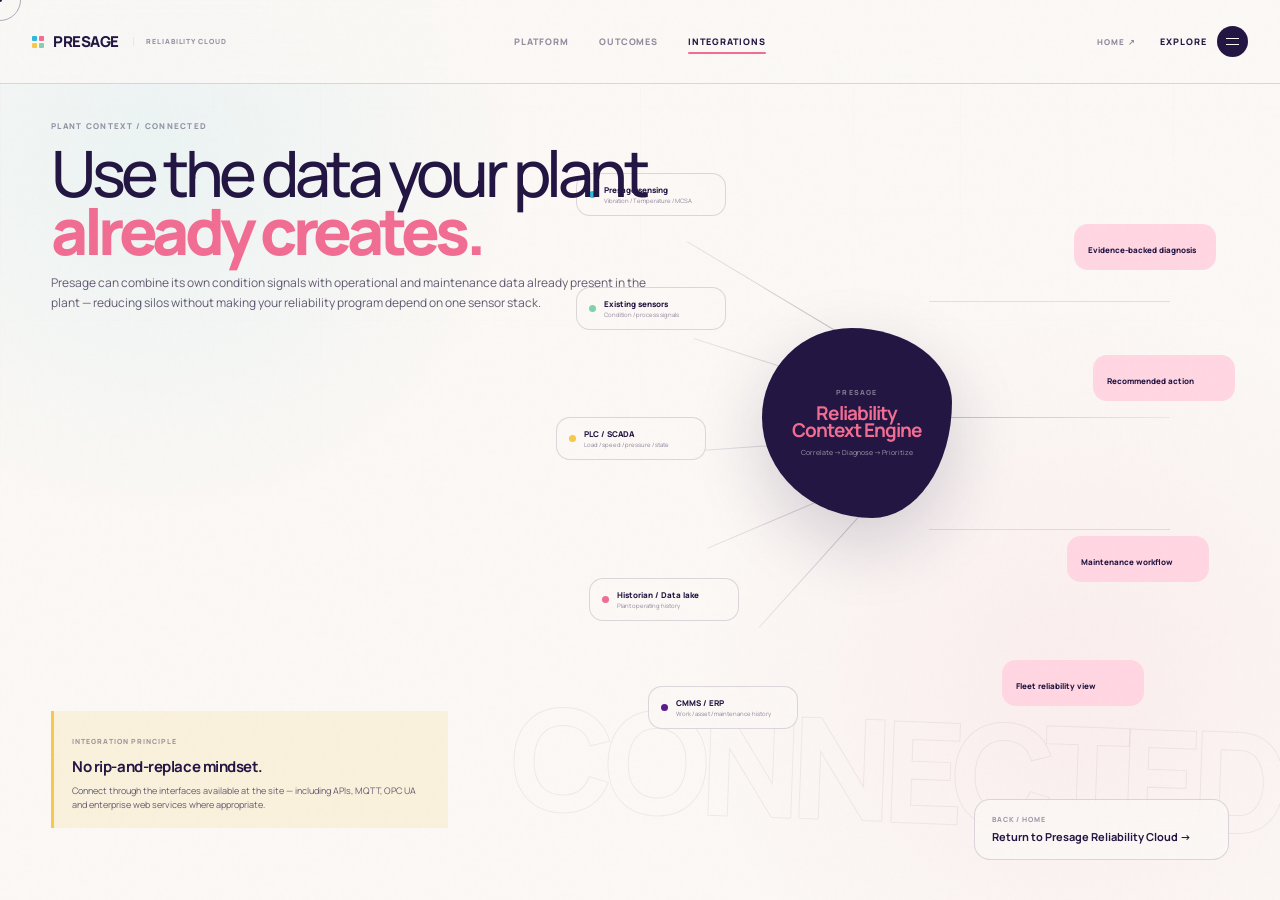
==== integrations.html @ d46c8529 "Add plant integrations page" ====
<!DOCTYPE html>
<html lang="en" data-page="integrations">
<head>
  <meta charset="UTF-8"><meta name="viewport" content="width=device-width,initial-scale=1">
  <title>Presage Integrations — Bring Plant Context Into Reliability</title>
  <link rel="preconnect" href="https://fonts.googleapis.com"><link rel="preconnect" href="https://fonts.gstatic.com" crossorigin>
  <link href="https://fonts.googleapis.com/css2?family=Manrope:wght@400;500;600;700;800&display=swap" rel="stylesheet">
  <link rel="stylesheet" href="styles.css">
</head>
<body>
  <div class="cursor" aria-hidden="true"></div><div class="cursor-dot" aria-hidden="true"></div>
  <div class="page-noise" aria-hidden="true"></div><div class="grid" aria-hidden="true"></div>
  <header class="topbar">
    <a class="brand" href="index.html"><span class="brand-mark"><i></i><i></i><i></i><i></i></span><span>PRESAGE</span><small>RELIABILITY CLOUD</small></a>
    <nav class="desktop-nav"><a href="platform.html">Platform</a><a href="solutions.html">Outcomes</a><a class="active" href="integrations.html">Integrations</a></nav>
    <div class="top-actions"><a class="back-home" href="index.html">HOME ↗</a><button class="menu-button" type="button"><span>EXPLORE</span><span class="menu-dot"></span></button></div>
  </header>
  <main class="experience-page integration-stage">
    <div class="page-title integration-title">
      <span>PLANT CONTEXT / CONNECTED</span>
      <h1>Use the data your plant <em>already creates.</em></h1>
      <p>Presage can combine its own condition signals with operational and maintenance data already present in the plant — reducing silos without making your reliability program depend on one sensor stack.</p>
    </div>
    <section class="integration-map">
      <div class="map-source source-s1"><i></i><span>Presage sensing</span><small>Vibration / Temperature / MCSA</small></div>
      <div class="map-source source-s2"><i></i><span>Existing sensors</span><small>Condition / process signals</small></div>
      <div class="map-source source-s3"><i></i><span>PLC / SCADA</span><small>Load / speed / pressure / state</small></div>
      <div class="map-source source-s4"><i></i><span>Historian / Data lake</span><small>Plant operating history</small></div>
      <div class="map-source source-s5"><i></i><span>CMMS / ERP</span><small>Work / asset / maintenance history</small></div>
      <div class="map-lines" aria-hidden="true"><span class="line l1"></span><span class="line l2"></span><span class="line l3"></span><span class="line l4"></span><span class="line l5"></span></div>
      <div class="map-core"><small>PRESAGE</small><strong>Reliability<br>Context Engine</strong><span>Correlate → Diagnose → Prioritize</span></div>
      <div class="map-output output-o1"><span>Evidence-backed diagnosis</span></div>
      <div class="map-output output-o2"><span>Recommended action</span></div>
      <div class="map-output output-o3"><span>Maintenance workflow</span></div>
      <div class="map-output output-o4"><span>Fleet reliability view</span></div>
    </section>
    <aside class="integration-note">
      <span>INTEGRATION PRINCIPLE</span><strong>No rip-and-replace mindset.</strong>
      <p>Connect through the interfaces available at the site — including APIs, MQTT, OPC UA and enterprise web services where appropriate.</p>
    </aside>
    <a class="page-next page-next-home" href="index.html"><span>BACK / HOME</span><b>Return to Presage Reliability Cloud →</b></a>
  </main>
  <aside class="index-panel" aria-hidden="true">
    <button class="panel-close">CLOSE ×</button>
    <div class="panel-intro"><p>PRESAGE / RELIABILITY CLOUD</p><div class="panel-word">CONNECT<br>CONTEXT.<br>ACT.</div></div>
    <nav class="panel-links">
      <a href="index.html"><span>01</span><strong>Home</strong><small>Reliability, not hardware.</small></a>
      <a href="platform.html"><span>02</span><strong>Platform</strong><small>The closed-loop reliability system.</small></a>
      <a href="solutions.html"><span>03</span><strong>Outcomes</strong><small>Problems worth solving.</small></a>
      <a href="integrations.html"><span>04</span><strong>Integrations</strong><small>Connect your plant data.</small></a>
    </nav>
  </aside>
  <script src="script.js"></script>
</body>
</html>
---- styles.css ----
:root {
  --paper: #fbf8f5;
  --paper-deep: #f1ebe7;
  --ink: #231642;
  --ink-soft: #625a70;
  --purple: #5b1b8c;
  --pink: #f16d93;
  --cyan: #31b9dd;
  --mint: #82d1ae;
  --yellow: #f8c84b;
  --accent: #f16d93;
  --accent-soft: #ffd6e2;
  --line: rgba(35,22,66,.15);
  --mx: 0;
  --my: 0;
  --ease: cubic-bezier(.22,1,.36,1);
}

* { box-sizing: border-box; }
html { background: var(--paper); }
body {
  margin: 0;
  min-height: 100vh;
  overflow: hidden;
  color: var(--ink);
  background:
    radial-gradient(circle at 12% 17%, rgba(49,185,221,.08), transparent 27%),
    radial-gradient(circle at 84% 76%, rgba(241,109,147,.08), transparent 30%),
    var(--paper);
  font-family: "Manrope", Arial, sans-serif;
  text-rendering: optimizeLegibility;
}
a { color: inherit; text-decoration: none; }
button, a { font: inherit; }
button { border: 0; color: inherit; }
::selection { background: var(--yellow); color: var(--ink); }

.page-noise {
  position: fixed; inset: 0; z-index: 100; pointer-events: none;
  opacity: .2; mix-blend-mode: multiply;
  background-image: url("data:image/svg+xml,%3Csvg viewBox='0 0 180 180' xmlns='http://www.w3.org/2000/svg'%3E%3Cfilter id='n'%3E%3CfeTurbulence type='fractalNoise' baseFrequency='.86' numOctaves='3' stitchTiles='stitch'/%3E%3C/filter%3E%3Crect width='100%25' height='100%25' filter='url(%23n)' opacity='.07'/%3E%3C/svg%3E");
}
.grid {
  position: fixed; inset: 0; pointer-events: none;
  background-image: linear-gradient(var(--line) 1px, transparent 1px), linear-gradient(90deg, var(--line) 1px, transparent 1px);
  background-size: 8.333vw 8.333vw;
  mask-image: linear-gradient(to bottom, rgba(0,0,0,.36), transparent 80%);
  opacity: .22;
}

.topbar {
  position: fixed; z-index: 40; inset: 0 0 auto 0; height: 84px;
  display: grid; grid-template-columns: 1fr auto 1fr; align-items: center;
  padding: 0 32px; border-bottom: 1px solid var(--line);
  background: rgba(251,248,245,.72); backdrop-filter: blur(16px);
}
.brand { width: max-content; display: inline-flex; align-items: center; gap: 9px; font-weight: 800; letter-spacing: -.03em; }
.brand > span:nth-of-type(2) { font-size: 15px; }
.brand small {
  margin-left: 5px; padding-left: 12px; border-left: 1px solid var(--line);
  font-size: 7px; font-weight: 800; letter-spacing: .14em; opacity: .46;
}
.brand-mark { display: grid; grid-template-columns: repeat(2,5px); grid-template-rows: repeat(2,5px); gap: 2px; }
.brand-mark i { border-radius: 1px; }
.brand-mark i:nth-child(1) { background: var(--cyan); }
.brand-mark i:nth-child(2) { background: var(--pink); }
.brand-mark i:nth-child(3) { background: var(--yellow); }
.brand-mark i:nth-child(4) { background: var(--mint); }

.desktop-nav { display: flex; align-items: center; gap: 30px; }
.desktop-nav a {
  position: relative; padding: 12px 0;
  font-size: 9px; font-weight: 800; letter-spacing: .11em; text-transform: uppercase; opacity: .48;
  transition: opacity .25s ease;
}
.desktop-nav a:hover, .desktop-nav a.active { opacity: 1; }
.desktop-nav a.active::after {
  content: ""; position: absolute; left: 0; right: 0; bottom: 6px; height: 2px; background: var(--pink); border-radius: 2px;
}

.top-actions { justify-self: end; display: flex; align-items: center; gap: 16px; }
.back-home { font-size: 8px; font-weight: 800; letter-spacing: .12em; opacity: .5; }
.motion-toggle {
  display: inline-flex; align-items: center; gap: 8px;
  padding: 8px 11px; border: 1px solid var(--line); border-radius: 999px;
  background: rgba(251,248,245,.55); cursor: pointer;
  font-size: 8px; font-weight: 800; letter-spacing: .11em;
}
.motion-toggle-dot { width: 7px; height: 7px; border-radius: 50%; background: var(--mint); box-shadow: 0 0 0 4px rgba(130,209,174,.16); }
body.pulse-mode .motion-toggle-dot { background: var(--pink); box-shadow: 0 0 0 4px rgba(241,109,147,.16); }

.menu-button {
  display: inline-flex; align-items: center; gap: 10px; padding: 7px 0 7px 8px;
  background: transparent; cursor: pointer; font-size: 9px; font-weight: 800; letter-spacing: .11em;
}
.menu-dot { width: 31px; height: 31px; border-radius: 50%; background: var(--ink); position: relative; transition: transform .35s var(--ease), background .35s ease; }
.menu-dot::before, .menu-dot::after { content: ""; position: absolute; left: 9px; width: 13px; height: 1px; background: var(--paper); }
.menu-dot::before { top: 12px; } .menu-dot::after { top: 18px; }
.menu-button:hover .menu-dot { transform: rotate(12deg) scale(1.08); background: var(--purple); }

/* HOME */
.stage { position: relative; height: 100vh; min-height: 680px; padding-top: 84px; overflow: hidden; isolation: isolate; }
.home-stage::before {
  content: "RELIABILITY";
  position: absolute; z-index: -4; left: 4vw; top: 17vh;
  font-size: clamp(78px, 12.7vw, 210px); line-height: .82; font-weight: 800; letter-spacing: -.08em;
  color: transparent; -webkit-text-stroke: 1px rgba(35,22,66,.07); transform: rotate(-3deg); white-space: nowrap;
}
.ambient { position: absolute; pointer-events: none; border-radius: 50%; transition: background .7s var(--ease), transform .22s ease-out; }
.ambient-a { width: 19vw; aspect-ratio: 1; left: -8vw; bottom: 7vh; background: var(--cyan); opacity: .78; transform: translate(calc(var(--mx) * -12px), calc(var(--my) * -8px)); }
.ambient-b { width: 13vw; aspect-ratio: 1; right: 4vw; top: 18vh; background: var(--yellow); opacity: .86; transform: translate(calc(var(--mx) * 18px), calc(var(--my) * 11px)); }
.ambient-c { width: 7vw; aspect-ratio: 1; right: 22vw; bottom: 15vh; background: var(--mint); opacity: .88; transform: translate(calc(var(--mx) * -9px), calc(var(--my) * 15px)); }
body.pulse-mode .ambient-a { animation: ambientPulseA 3.6s ease-in-out infinite alternate; }
body.pulse-mode .ambient-b { animation: ambientPulseB 4.2s ease-in-out infinite alternate; }

.stage-caption {
  position: absolute; z-index: 1; font-size: 8px; font-weight: 800; letter-spacing: .16em; opacity: .28; pointer-events: none;
}
.caption-a { left: 9vw; top: 18vh; transform: rotate(-7deg) translate(calc(var(--mx) * -8px), calc(var(--my) * -6px)); }
.caption-b { right: 8vw; top: 39vh; transform: rotate(7deg) translate(calc(var(--mx) * 10px), calc(var(--my) * -8px)); }
.caption-c { left: 22vw; bottom: 16vh; transform: translate(calc(var(--mx) * 8px), calc(var(--my) * 7px)); }

.core {
  position: absolute; z-index: 8; width: min(43vw, 700px); aspect-ratio: 1.06; left: 50%; top: 52%;
  transform: translate(-48%,-49%) rotate(calc(var(--mx) * 1.4deg));
  border-radius: 48% 52% 43% 57% / 45% 39% 61% 55%;
  background: radial-gradient(circle at 62% 28%, rgba(255,255,255,.14), transparent 25%), var(--ink);
  color: white; box-shadow: 0 46px 100px rgba(35,22,66,.18), inset 0 0 0 1px rgba(255,255,255,.08);
  transition: border-radius .9s var(--ease), transform .16s linear; display: grid; place-items: center;
}
.core::before { content: ""; position: absolute; inset: 8%; border: 1px dashed rgba(255,255,255,.13); border-radius: 51% 49% 58% 42% / 49% 56% 44% 51%; animation: slowRotate 28s linear infinite; }
body.pulse-mode .core::before { animation-duration: 8s; }
.core::after { content: ""; position: absolute; width: 32%; aspect-ratio: 1; right: -12%; top: 7%; border-radius: 50%; background: var(--accent); box-shadow: 0 16px 38px rgba(0,0,0,.12); transition: background .5s ease; z-index: -1; }
.core.is-changing { border-radius: 59% 41% 54% 46% / 42% 60% 40% 58%; }
.core-inner { width: 72%; position: relative; z-index: 2; transform: translateY(-1%); }
.eyebrow { display: flex; align-items: center; gap: 10px; margin-bottom: 18px; text-transform: uppercase; font-size: 9px; font-weight: 800; letter-spacing: .15em; color: rgba(255,255,255,.62); }
.eyebrow-index { display: grid; place-items: center; width: 30px; height: 30px; border: 1px solid rgba(255,255,255,.25); border-radius: 50%; color: white; letter-spacing: 0; }
.core h1 { margin: 0; font-size: clamp(46px, 4.7vw, 82px); line-height: .9; letter-spacing: -.07em; font-weight: 500; }
.core h1 span, .core h1 strong { display: block; }
.core h1 strong { color: var(--accent); font-weight: 800; transition: color .5s ease; }
.core p { width: min(94%,550px); margin: 23px 0 25px; color: rgba(255,255,255,.68); font-size: clamp(12px,.88vw,15px); line-height: 1.65; }
.core-actions { display: flex; align-items: center; gap: 24px; flex-wrap: wrap; }
.primary-action { display: inline-flex; align-items: center; gap: 14px; color: white; font-size: 11px; font-weight: 700; }
.primary-action > span { border-bottom: 1px solid rgba(255,255,255,.42); padding-bottom: 5px; }
.primary-action b { width: 35px; height: 35px; display: grid; place-items: center; border-radius: 50%; background: var(--accent); color: var(--ink); transition: transform .25s var(--ease); }
.primary-action:hover b { transform: rotate(45deg) scale(1.08); }
.text-action { font-size: 9px; font-weight: 700; color: rgba(255,255,255,.52); }
.text-action span { color: var(--accent); margin-left: 4px; }
.core-stamp { position: absolute; right: 11%; top: 16%; display: grid; justify-items: end; font-size: 7px; line-height: 1.35; font-weight: 800; letter-spacing: .16em; opacity: .3; transform: rotate(7deg); }
.orbit-line { position: absolute; border-radius: 50%; border: 1px solid rgba(35,22,66,.17); pointer-events: none; z-index: -3; }
.orbit-line-a { width: 148%; height: 72%; left: -22%; top: 12%; transform: rotate(-15deg); }
.orbit-line-b { width: 124%; height: 122%; left: -10%; top: -10%; border-style: dashed; opacity: .62; }

.scene-node {
  position: absolute; z-index: 14; width: 88px; aspect-ratio: 1; border-radius: 50%;
  display: grid; place-items: center; align-content: center; gap: 2px;
  border: 1px solid rgba(35,22,66,.16); background: rgba(251,248,245,.82); backdrop-filter: blur(14px);
  cursor: pointer; box-shadow: 0 15px 40px rgba(35,22,66,.07);
  transition: transform .4s var(--ease), background .4s ease, border-color .4s ease;
}
.scene-node:hover { transform: scale(1.1) rotate(-5deg); }
.scene-node.is-active { background: var(--accent); border-color: transparent; }
.node-number { font-size: 8px; font-weight: 800; opacity: .5; }
.node-label { font-size: 10px; font-weight: 800; letter-spacing: -.03em; }
.node-pulse { position: absolute; inset: -7px; border: 1px solid currentColor; border-radius: inherit; opacity: 0; }
.scene-node.is-active .node-pulse { animation: pulse 2.4s ease-out infinite; }
.node-one { left: 18vw; top: 27vh; }
.node-two { right: 16vw; top: 47vh; }
.node-three { left: 26vw; bottom: 14vh; }
.node-four { right: 25vw; bottom: 10.5vh; width: 76px; }

.input-cluster {
  position: absolute; z-index: 5; left: 5.5vw; top: 38vh; width: 190px;
  padding: 14px 15px; border: 1px solid var(--line); border-radius: 15px; background: rgba(251,248,245,.64); backdrop-filter: blur(12px);
}
.cluster-label { display: block; margin-bottom: 10px; font-size: 7px; font-weight: 800; letter-spacing: .13em; opacity: .42; }
.input-row { display: flex; align-items: center; gap: 8px; padding: 5px 0; font-size: 8px; font-weight: 700; }
.input-row i { width: 6px; height: 6px; border-radius: 50%; background: var(--mint); }
.input-row:nth-of-type(3) i { background: var(--cyan); }
.input-row:nth-of-type(4) i { background: var(--yellow); }
.input-row:nth-of-type(5) i { background: var(--pink); }

.signal-console {
  position: absolute; z-index: 14; right: 5.5vw; bottom: 15vh; width: 205px; padding: 13px 14px 12px;
  border: 1px solid var(--line); border-radius: 15px; background: rgba(251,248,245,.72); backdrop-filter: blur(14px);
  box-shadow: 0 14px 36px rgba(35,22,66,.06); transform: translate(calc(var(--mx) * 5px), calc(var(--my) * -5px));
}
.console-top { display: flex; justify-content: space-between; gap: 10px; font-size: 6px; font-weight: 800; letter-spacing: .1em; }
.console-top span { display: inline-flex; align-items: center; gap: 6px; }
.console-top b { opacity: .45; font-size: 6px; }
.live-pip { width: 6px; height: 6px; border-radius: 50%; background: var(--mint); animation: liveBlink 1.6s ease-in-out infinite; }
.signal-bars { height: 34px; margin: 11px 0 9px; display: flex; align-items: end; gap: 4px; }
.signal-bars i { flex: 1; min-height: 4px; height: 38%; border-radius: 3px 3px 1px 1px; background: var(--accent); opacity: .82; transition: height .18s ease, background .45s ease; }
.signal-bars i:nth-child(2n) { height: 68%; } .signal-bars i:nth-child(3n) { height: 46%; } .signal-bars i:nth-child(4n) { height: 82%; }
.console-readout { display: grid; grid-template-columns: 1fr 1fr; gap: 8px; }
.console-readout span { display: grid; gap: 1px; }
.console-readout small { font-size: 6px; font-weight: 800; letter-spacing: .11em; opacity: .38; }
.console-readout strong { font-size: 10px; letter-spacing: -.03em; }

.outcome-note { position: absolute; z-index: 5; right: 5.5vw; top: 17vh; display: grid; gap: 7px; width: 205px; }
.outcome-note span { font-size: 7px; font-weight: 800; letter-spacing: .14em; opacity: .4; }
.outcome-note strong { font-size: 11px; line-height: 1.5; letter-spacing: -.02em; }

.ticker-shell {
  position: absolute; z-index: 4; left: -3vw; right: -3vw; bottom: 73px; height: 32px;
  display: flex; align-items: center; overflow: hidden; border-top: 1px solid rgba(35,22,66,.12); border-bottom: 1px solid rgba(35,22,66,.12);
  background: rgba(251,248,245,.58); transform: rotate(-1deg); backdrop-filter: blur(8px);
}
.ticker-track { width: max-content; display: flex; align-items: center; gap: 24px; white-space: nowrap; animation: tickerMove 26s linear infinite; font-size: 7px; font-weight: 800; letter-spacing: .14em; }
.ticker-track i { color: var(--accent); font-style: normal; font-size: 9px; }
body.pulse-mode .ticker-track { animation-duration: 13s; }

.bottom-bar {
  position: fixed; z-index: 35; left: 0; bottom: 0; width: 100%; height: 72px; padding: 0 32px;
  display: grid; grid-template-columns: 1fr minmax(480px,760px) 1fr; align-items: center;
  border-top: 1px solid var(--line); background: rgba(251,248,245,.78); backdrop-filter: blur(16px);
}
.status { display: inline-flex; align-items: center; gap: 8px; font-size: 8px; font-weight: 800; letter-spacing: .13em; }
.status-light { width: 7px; height: 7px; border-radius: 50%; background: var(--mint); box-shadow: 0 0 0 5px rgba(130,209,174,.16); }
.scene-track { justify-self: center; width: 100%; display: grid; grid-template-columns: repeat(4,1fr); gap: 14px; }
.track-item { display: grid; grid-template-columns: auto 1fr auto; align-items: center; gap: 8px; padding: 10px 0; background: transparent; cursor: pointer; opacity: .38; transition: opacity .3s ease; }
.track-item:hover, .track-item.is-active { opacity: 1; }
.track-item span, .track-item b { font-size: 8px; font-weight: 800; }
.track-item b { font-weight: 700; }
.track-item i { height: 1px; background: rgba(35,22,66,.22); position: relative; overflow: hidden; }
.track-item i::before { content: ""; position: absolute; inset: 0; background: var(--ink); transform: translateX(-101%); transition: transform .6s var(--ease); }
.track-item.is-active i::before { transform: translateX(0); }
.edition { justify-self: end; font-size: 7px; font-weight: 800; letter-spacing: .1em; opacity: .45; }

/* SHARED INNER PAGES */
.experience-page { position: relative; height: 100vh; min-height: 680px; padding: 112px 4vw 42px; overflow: hidden; isolation: isolate; }
.page-title { position: relative; z-index: 5; width: min(46vw,760px); }
.page-title > span { font-size: 8px; font-weight: 800; letter-spacing: .16em; opacity: .44; }
.page-title h1 { margin: 10px 0 13px; font-size: clamp(42px,5vw,78px); line-height: .91; letter-spacing: -.07em; font-weight: 500; }
.page-title h1 em { color: var(--pink); font-style: normal; font-weight: 800; }
.page-title p { width: min(600px,94%); margin: 0; color: var(--ink-soft); font-size: 12px; line-height: 1.65; }
.page-next {
  position: absolute; z-index: 12; right: 4vw; bottom: 4.5vh; width: 255px;
  display: grid; gap: 5px; padding: 15px 17px; border: 1px solid var(--line); border-radius: 16px; background: rgba(251,248,245,.72); backdrop-filter: blur(12px);
  transition: transform .3s var(--ease), background .3s ease;
}
.page-next:hover { transform: translateY(-5px) rotate(-1deg); background: white; }
.page-next span { font-size: 7px; font-weight: 800; letter-spacing: .13em; opacity: .42; }
.page-next b { font-size: 11px; }

/* PLATFORM */
.platform-stage::before {
  content: "CLOSED LOOP"; position: absolute; z-index: -2; right: -2vw; top: 11vh;
  font-size: 10vw; font-weight: 800; letter-spacing: -.08em; color: transparent; -webkit-text-stroke: 1px rgba(35,22,66,.065); transform: rotate(2deg);
}
.loop-canvas {
  position: absolute; z-index: 3; right: 9vw; top: 17vh; width: min(47vw,720px); aspect-ratio: 1; border-radius: 50%;
}
.loop-rings, .loop-rings i { position: absolute; inset: 0; border-radius: 50%; }
.loop-rings { border: 1px solid rgba(35,22,66,.12); }
.loop-rings::before, .loop-rings::after, .loop-rings i {
  content: ""; position: absolute; border: 1px dashed rgba(35,22,66,.11); border-radius: 50%;
}
.loop-rings::before { inset: 10%; } .loop-rings::after { inset: 23%; }
.loop-rings i:nth-child(1) { inset: -5%; transform: rotate(18deg); }
.loop-rings i:nth-child(2) { inset: 34%; border-style: solid; border-color: rgba(35,22,66,.08); }
.loop-rings i:nth-child(3) { inset: 4%; border-style: dotted; animation: slowRotate 26s linear infinite; }

.loop-center {
  position: absolute; inset: 28%; display: grid; align-content: center; padding: 26px; text-align: center;
  border-radius: 48% 52% 44% 56% / 44% 42% 58% 56%; background: var(--ink); color: white;
  box-shadow: 0 28px 80px rgba(35,22,66,.18); transition: border-radius .6s var(--ease), background .4s ease;
}
.loop-center.is-changing { border-radius: 58% 42% 59% 41% / 51% 58% 42% 49%; }
.loop-center small { font-size: 7px; font-weight: 800; letter-spacing: .13em; color: rgba(255,255,255,.45); }
.loop-center h2 { margin: 8px 0 9px; font-size: clamp(28px,3vw,48px); line-height: .9; letter-spacing: -.06em; color: var(--accent); }
.loop-center p { margin: 0; font-size: 10px; line-height: 1.5; color: rgba(255,255,255,.66); }
.loop-proof { margin-top: 15px; display: flex; justify-content: center; flex-wrap: wrap; gap: 5px; }
.loop-proof span { padding: 5px 7px; border: 1px solid rgba(255,255,255,.16); border-radius: 999px; font-size: 6px; font-weight: 700; color: rgba(255,255,255,.7); }

.loop-node {
  position: absolute; width: 92px; aspect-ratio: 1; border-radius: 50%; display: grid; place-items: center; align-content: center; gap: 2px;
  background: var(--paper); border: 1px solid rgba(35,22,66,.16); cursor: pointer; box-shadow: 0 14px 36px rgba(35,22,66,.06);
  transition: transform .35s var(--ease), background .35s ease;
}
.loop-node:hover { transform: scale(1.08); }
.loop-node.is-active { background: var(--accent); }
.loop-node b { font-size: 7px; opacity: .45; } .loop-node span { font-size: 9px; font-weight: 800; }
.loop-n1 { left: 5%; top: 14%; } .loop-n2 { right: 0; top: 25%; } .loop-n3 { right: 8%; bottom: 9%; } .loop-n4 { left: 20%; bottom: -1%; } .loop-n5 { left: -5%; top: 51%; }

.layer-rail {
  position: absolute; z-index: 10; left: 4vw; bottom: 5vh; width: min(32vw,420px);
  display: grid; border-top: 1px solid var(--line);
}
.rail-title { padding: 10px 0; font-size: 7px; font-weight: 800; letter-spacing: .14em; opacity: .4; }
.layer-rail a { display: grid; grid-template-columns: 28px 1fr auto; align-items: center; gap: 8px; padding: 8px 0; border-top: 1px solid rgba(35,22,66,.08); transition: transform .25s var(--ease); }
.layer-rail a:hover { transform: translateX(5px); }
.layer-rail i { font-style: normal; font-size: 7px; font-weight: 800; opacity: .4; }
.layer-rail strong { font-size: 10px; }
.layer-rail small { font-size: 7px; opacity: .5; }

/* OUTCOMES */
.outcome-stage::before {
  content: "RELIABILITY WORK"; position: absolute; z-index: -2; left: 2vw; bottom: 5vh;
  font-size: 9vw; font-weight: 800; letter-spacing: -.08em; color: transparent; -webkit-text-stroke: 1px rgba(35,22,66,.06); transform: rotate(-3deg);
}
.outcome-title { width: min(54vw,850px); }
.problem-orbit { position: absolute; z-index: 4; right: 7vw; top: 21vh; width: min(48vw,720px); aspect-ratio: 1.15; }
.problem-orbit::before { content: ""; position: absolute; inset: 7% 10%; border: 1px dashed rgba(35,22,66,.13); border-radius: 50%; transform: rotate(-10deg); }
.problem-core {
  position: absolute; inset: 17% 20%; padding: 34px; display: grid; align-content: center;
  border-radius: 46% 54% 41% 59% / 55% 42% 58% 45%; background: var(--ink); color: white;
  box-shadow: 0 28px 75px rgba(35,22,66,.16); transition: border-radius .55s var(--ease);
}
.problem-core.is-changing { border-radius: 60% 40% 53% 47% / 41% 58% 42% 59%; }
.problem-core small { font-size: 7px; font-weight: 800; letter-spacing: .13em; color: rgba(255,255,255,.42); }
.problem-core h2 { margin: 10px 0; font-size: clamp(26px,2.8vw,46px); line-height: .95; letter-spacing: -.06em; color: var(--accent); }
.problem-core p { margin: 0; font-size: 10px; line-height: 1.55; color: rgba(255,255,255,.66); }
.problem-shift { margin-top: 18px; padding-top: 13px; border-top: 1px solid rgba(255,255,255,.13); display: grid; gap: 4px; }
.problem-shift span { font-size: 6px; font-weight: 800; letter-spacing: .14em; opacity: .4; }
.problem-shift strong { font-size: 8px; line-height: 1.4; }

.problem-node {
  position: absolute; width: 112px; min-height: 64px; padding: 12px 14px; border-radius: 18px;
  display: grid; align-content: center; gap: 2px; text-align: left;
  border: 1px solid rgba(35,22,66,.14); background: rgba(251,248,245,.82); backdrop-filter: blur(12px); cursor: pointer;
  transition: transform .3s var(--ease), background .3s ease;
}
.problem-node:hover { transform: translateY(-5px) rotate(-2deg); }
.problem-node.is-active { background: var(--accent); }
.problem-node span { font-size: 7px; font-weight: 800; opacity: .45; }
.problem-node b { font-size: 9px; }
.p1 { left: 1%; top: 4%; } .p2 { right: 2%; top: 12%; } .p3 { right: -2%; bottom: 8%; } .p4 { left: 0; bottom: 5%; }

.asset-strip {
  position: absolute; z-index: 8; left: 4vw; bottom: 5vh; width: min(43vw,650px); display: grid; gap: 9px;
}
.asset-strip > span { font-size: 7px; font-weight: 800; letter-spacing: .14em; opacity: .4; }
.asset-strip > div { display: flex; flex-wrap: wrap; gap: 6px; }
.asset-strip b { padding: 7px 10px; border: 1px solid var(--line); border-radius: 999px; background: rgba(251,248,245,.6); font-size: 8px; }
.asset-strip small { width: 80%; font-size: 7px; line-height: 1.5; opacity: .5; }

.role-switcher {
  position: absolute; z-index: 12; left: 4vw; top: 43vh; width: min(31vw,430px); padding: 15px;
  border: 1px solid var(--line); border-radius: 18px; background: rgba(251,248,245,.66); backdrop-filter: blur(12px);
}
.role-switcher > span { display: block; margin-bottom: 10px; font-size: 7px; font-weight: 800; letter-spacing: .14em; opacity: .4; }
.role-chip { padding: 7px 10px; margin-right: 4px; border-radius: 999px; background: transparent; border: 1px solid var(--line); cursor: pointer; font-size: 8px; font-weight: 800; }
.role-chip.is-active { background: var(--ink); color: white; border-color: var(--ink); }
.role-switcher p { margin: 12px 0 0; font-size: 9px; line-height: 1.55; color: var(--ink-soft); }

/* INTEGRATIONS */
.integration-stage::before {
  content: "CONNECTED"; position: absolute; z-index: -2; right: 0; bottom: 4vh;
  font-size: 11vw; font-weight: 800; letter-spacing: -.08em; color: transparent; -webkit-text-stroke: 1px rgba(35,22,66,.06); transform: rotate(2deg);
}
.integration-title { width: min(50vw,800px); }
.integration-map { position: absolute; z-index: 4; right: 4vw; top: 18vh; width: min(51vw,780px); height: 63vh; min-height: 430px; }
.map-core {
  position: absolute; z-index: 5; left: 43%; top: 46%; width: 190px; aspect-ratio: 1; transform: translate(-50%,-50%);
  display: grid; align-content: center; justify-items: center; text-align: center; border-radius: 47% 53% 42% 58% / 47% 39% 61% 53%;
  background: var(--ink); color: white; box-shadow: 0 25px 70px rgba(35,22,66,.18);
}
.map-core small { font-size: 7px; font-weight: 800; letter-spacing: .16em; opacity: .43; }
.map-core strong { margin: 8px 0; font-size: 19px; line-height: .93; letter-spacing: -.05em; color: var(--pink); }
.map-core span { width: 72%; font-size: 7px; line-height: 1.4; opacity: .56; }
.map-source, .map-output {
  position: absolute; z-index: 6; min-width: 150px; padding: 10px 12px; border-radius: 14px;
  border: 1px solid var(--line); background: rgba(251,248,245,.78); backdrop-filter: blur(12px);
}
.map-source { display: grid; grid-template-columns: 8px 1fr; column-gap: 7px; }
.map-source i { grid-row: 1 / 3; align-self: center; width: 7px; height: 7px; border-radius: 50%; background: var(--cyan); }
.map-source:nth-of-type(2) i { background: var(--mint); }
.map-source:nth-of-type(3) i { background: var(--yellow); }
.map-source:nth-of-type(4) i { background: var(--pink); }
.map-source:nth-of-type(5) i { background: var(--purple); }
.map-source span, .map-output span { font-size: 8px; font-weight: 800; }
.map-source small { font-size: 6px; opacity: .5; margin-top: 2px; }
.source-s1 { left: 0; top: 2%; } .source-s2 { left: 0; top: 22%; } .source-s3 { left: -3%; top: 45%; } .source-s4 { left: 2%; bottom: 19%; } .source-s5 { left: 11%; bottom: 0; }

.map-output { min-width: 142px; padding: 11px 13px; background: var(--accent-soft); border-color: transparent; }
.output-o1 { right: 2%; top: 11%; } .output-o2 { right: -1%; top: 34%; } .output-o3 { right: 3%; bottom: 26%; } .output-o4 { right: 13%; bottom: 4%; }

.map-lines { position: absolute; inset: 0; z-index: 1; pointer-events: none; }
.line { position: absolute; height: 1px; transform-origin: left center; background: linear-gradient(90deg, rgba(35,22,66,.08), rgba(35,22,66,.26)); }
.l1 { width: 31%; left: 17%; top: 14%; transform: rotate(31deg); }
.l2 { width: 28%; left: 18%; top: 31%; transform: rotate(18deg); }
.l3 { width: 26%; left: 17%; top: 51%; transform: rotate(-4deg); }
.l4 { width: 29%; left: 20%; top: 68%; transform: rotate(-23deg); }
.l5 { width: 28%; left: 28%; top: 82%; transform: rotate(-48deg); }
.map-lines::after { content: ""; position: absolute; left: 54%; top: 45%; width: 37%; height: 1px; background: linear-gradient(90deg, rgba(35,22,66,.26), rgba(35,22,66,.06)); box-shadow: 0 -116px 0 rgba(35,22,66,.11), 0 112px 0 rgba(35,22,66,.11); }

.integration-note {
  position: absolute; z-index: 10; left: 4vw; bottom: 8vh; width: min(31vw,430px); padding: 16px 18px;
  border-left: 3px solid var(--yellow); background: rgba(248,200,75,.14);
}
.integration-note span { font-size: 7px; font-weight: 800; letter-spacing: .14em; opacity: .42; }
.integration-note strong { display: block; margin: 7px 0; font-size: 15px; letter-spacing: -.03em; }
.integration-note p { margin: 0; font-size: 9px; line-height: 1.55; color: var(--ink-soft); }

/* PANEL */
.index-panel {
  position: fixed; z-index: 90; inset: 0; padding: 34px; background: var(--ink); color: white;
  display: grid; grid-template-columns: .9fr 1.1fr; gap: 9vw;
  transform: translateY(-105%); transition: transform .75s var(--ease);
}
.index-panel.is-open { transform: translateY(0); }
.panel-close { position: absolute; right: 34px; top: 28px; color: white; background: transparent; cursor: pointer; font-size: 10px; font-weight: 800; letter-spacing: .12em; }
.panel-intro { align-self: center; }
.panel-intro p { margin: 0 0 15px; font-size: 8px; letter-spacing: .15em; opacity: .42; }
.panel-word { font-size: clamp(72px,8.3vw,140px); line-height: .78; letter-spacing: -.08em; font-weight: 800; color: var(--pink); }
.panel-links { align-self: center; display: grid; }
.panel-links a { display: grid; grid-template-columns: 38px 1fr; padding: 17px 0; border-bottom: 1px solid rgba(255,255,255,.12); transition: transform .3s var(--ease); }
.panel-links a:hover { transform: translateX(8px); }
.panel-links span { grid-row: 1 / 3; font-size: 8px; font-weight: 800; opacity: .36; }
.panel-links strong { font-size: clamp(22px,2.1vw,34px); letter-spacing: -.05em; }
.panel-links small { margin-top: 3px; font-size: 8px; color: rgba(255,255,255,.48); }

/* CURSOR + ANIMATION */
.cursor, .cursor-dot {
  position: fixed; z-index: 200; top: 0; left: 0; pointer-events: none; border-radius: 50%; transform: translate(-50%,-50%); opacity: 0;
}
.cursor { width: 42px; height: 42px; border: 1px solid rgba(35,22,66,.34); transition: width .25s var(--ease), height .25s var(--ease), background .25s ease; }
.cursor-dot { width: 4px; height: 4px; background: var(--ink); }
body.has-pointer .cursor, body.has-pointer .cursor-dot { opacity: 1; }
body.is-hovering .cursor { width: 58px; height: 58px; background: rgba(248,200,75,.17); }

@keyframes slowRotate { to { transform: rotate(360deg); } }
@keyframes pulse { 0% { transform: scale(.92); opacity: .4; } 80%,100% { transform: scale(1.34); opacity: 0; } }
@keyframes liveBlink { 0%,100% { opacity: .35; transform: scale(.8); } 50% { opacity: 1; transform: scale(1.15); } }
@keyframes tickerMove { to { transform: translateX(-50%); } }
@keyframes ambientPulseA { from { scale: .94; border-radius: 50%; } to { scale: 1.08; border-radius: 39% 61% 53% 47% / 56% 43% 57% 44%; } }
@keyframes ambientPulseB { from { scale: .96; border-radius: 50%; } to { scale: 1.1; border-radius: 58% 42% 38% 62% / 45% 55% 45% 55%; } }

@media (max-width: 1180px) {
  .core { width: min(52vw,680px); }
  .node-one { left: 10vw; } .node-two { right: 8vw; } .node-three { left: 19vw; } .node-four { right: 17vw; }
  .input-cluster { left: 2.5vw; } .signal-console { right: 2.5vw; } .outcome-note { right: 2.5vw; }
  .loop-canvas { right: 3vw; width: 52vw; } .layer-rail { width: 37vw; }
  .problem-orbit { right: 2vw; width: 52vw; } .role-switcher { width: 38vw; }
  .integration-map { right: 1vw; width: 57vw; } .integration-note { width: 36vw; }
}

@media (max-width: 820px) {
  body { overflow: auto; }
  .topbar { height: 72px; padding: 0 18px; grid-template-columns: 1fr auto; }
  .brand small, .desktop-nav, .motion-toggle, .back-home { display: none; }
  .stage, .experience-page { height: auto; min-height: 100svh; padding: 92px 18px 124px; overflow: hidden; }
  .home-stage { min-height: 1000px; }
  .home-stage::before { top: 105px; left: 12px; font-size: 23vw; white-space: normal; }
  .core { position: relative; inset: auto; width: 100%; min-height: 570px; aspect-ratio: auto; transform: none; margin: 18vh auto 0; border-radius: 42% 58% 44% 56% / 34% 38% 62% 66%; }
  .core-inner { width: 78%; padding: 50px 0; }
  .core h1 { font-size: clamp(44px,13vw,72px); }
  .core::after { width: 27%; right: -4%; top: -7%; }
  .core-stamp, .orbit-line, .stage-caption, .input-cluster, .signal-console, .outcome-note { display: none; }
  .scene-node { width: 68px; }
  .node-one { left: 5vw; top: 16vh; } .node-two { right: 3vw; top: 35vh; } .node-three { left: 6vw; bottom: 20vh; } .node-four { right: 5vw; bottom: 13vh; }
  .ambient-a { width: 43vw; left: -21vw; bottom: 17vh; } .ambient-b { width: 31vw; right: -13vw; top: 9vh; } .ambient-c { width: 19vw; right: 17vw; bottom: 8vh; }
  .ticker-shell { bottom: 88px; height: 30px; }
  .bottom-bar { height: 88px; padding: 0 18px; grid-template-columns: 1fr; }
  .status, .edition { display: none; }
  .scene-track { min-width: 0; gap: 9px; }
  .track-item { grid-template-columns: auto 1fr; } .track-item b { display: none; }

  .experience-page { min-height: 1100px; }
  .page-title, .outcome-title, .integration-title { width: 100%; }
  .page-title h1 { font-size: 13vw; }
  .loop-canvas, .problem-orbit, .integration-map { position: relative; inset: auto; width: 100%; margin-top: 40px; }
  .loop-canvas { min-height: 620px; }
  .loop-center { inset: 30% 20%; }
  .layer-rail, .asset-strip, .role-switcher, .integration-note, .page-next {
    position: relative; inset: auto; width: 100%; margin-top: 26px;
  }
  .problem-orbit { min-height: 610px; aspect-ratio: auto; }
  .problem-core { inset: 20% 12%; }
  .asset-strip { bottom: auto; }
  .role-switcher { top: auto; }
  .integration-map { height: 650px; min-height: 650px; }
  .integration-note { bottom: auto; }
  .page-next { right: auto; bottom: auto; margin-bottom: 28px; }
  .index-panel { padding: 24px 18px; grid-template-columns: 1fr; gap: 20px; overflow: auto; }
  .panel-close { right: 18px; top: 18px; }
  .panel-intro { margin-top: 50px; }
  .panel-word { font-size: 18vw; }
  .panel-links { margin-bottom: 30px; }
}

@media (max-width: 560px) {
  .loop-node { width: 74px; }
  .loop-n1 { left: 0; } .loop-n2 { right: -2%; } .loop-n5 { left: -2%; }
  .loop-center { inset: 31% 14%; padding: 20px; }
  .problem-node { width: 96px; min-height: 60px; padding: 10px; }
  .problem-core { inset: 22% 8%; padding: 26px; }
  .integration-map { transform: scale(.9); transform-origin: top center; width: 111%; margin-left: -5.5%; }
  .map-source, .map-output { min-width: 118px; padding: 8px; }
}

@media (prefers-reduced-motion: reduce) {
  *,*::before,*::after { animation-duration: .01ms !important; animation-iteration-count: 1 !important; transition-duration: .01ms !important; }
}
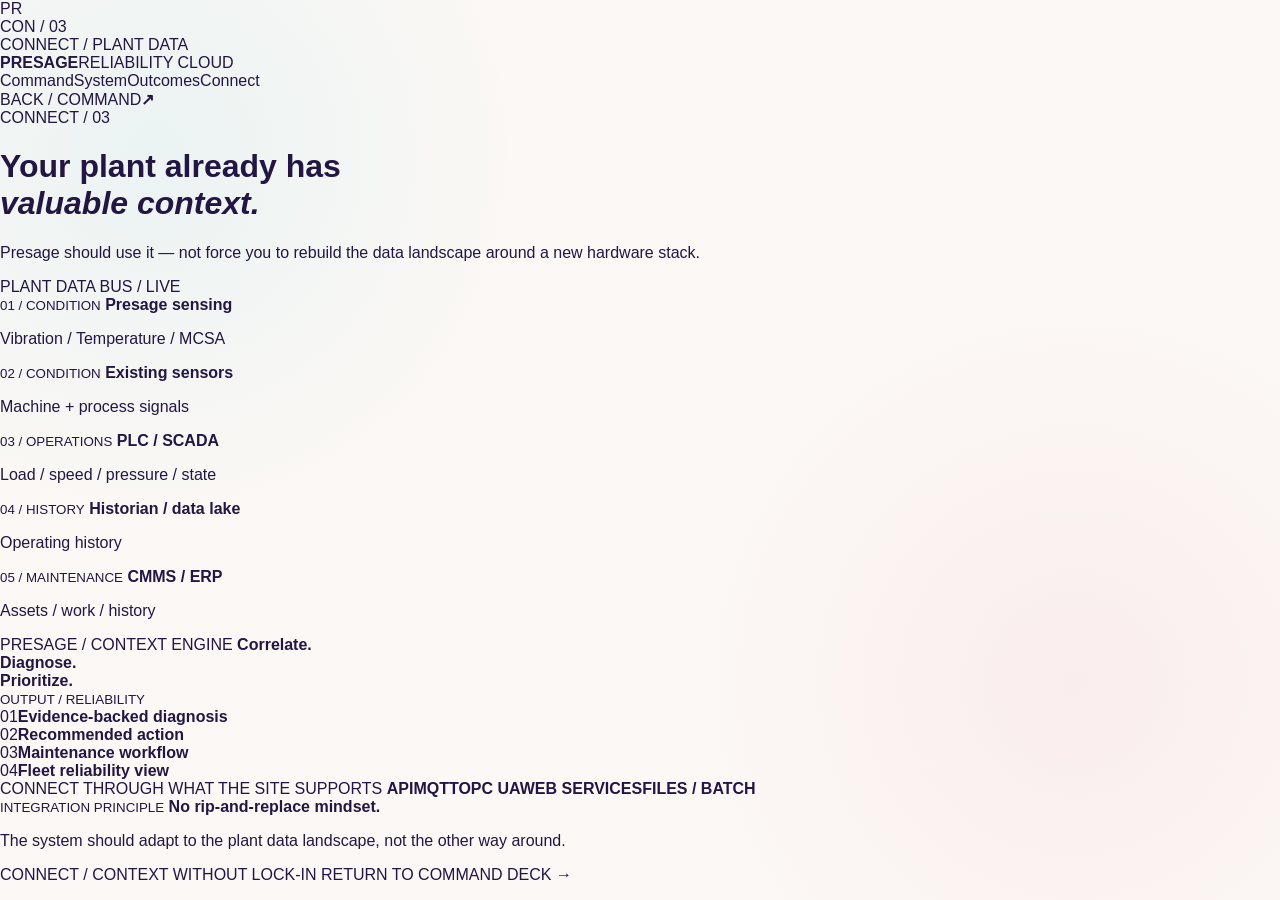
==== commit 06cefc67: "Redesign integrations as industrial data bus" ====
--- a/integrations.html
+++ b/integrations.html
@@ -1,55 +1,103 @@
 <!DOCTYPE html>
 <html lang="en" data-page="integrations">
 <head>
-  <meta charset="UTF-8"><meta name="viewport" content="width=device-width,initial-scale=1">
-  <title>Presage Integrations — Bring Plant Context Into Reliability</title>
-  <link rel="preconnect" href="https://fonts.googleapis.com"><link rel="preconnect" href="https://fonts.gstatic.com" crossorigin>
-  <link href="https://fonts.googleapis.com/css2?family=Manrope:wght@400;500;600;700;800&display=swap" rel="stylesheet">
-  <link rel="stylesheet" href="styles.css">
+  <meta charset="UTF-8" />
+  <meta name="viewport" content="width=device-width, initial-scale=1.0" />
+  <title>Presage Connect — Plant Data Integration</title>
+  <link rel="preconnect" href="https://fonts.googleapis.com">
+  <link rel="preconnect" href="https://fonts.gstatic.com" crossorigin>
+  <link href="https://fonts.googleapis.com/css2?family=IBM+Plex+Mono:wght@400;500;600&family=Space+Grotesk:wght@400;500;600;700&display=swap" rel="stylesheet">
+  <link rel="stylesheet" href="styles.css" />
 </head>
-<body>
-  <div class="cursor" aria-hidden="true"></div><div class="cursor-dot" aria-hidden="true"></div>
-  <div class="page-noise" aria-hidden="true"></div><div class="grid" aria-hidden="true"></div>
-  <header class="topbar">
-    <a class="brand" href="index.html"><span class="brand-mark"><i></i><i></i><i></i><i></i></span><span>PRESAGE</span><small>RELIABILITY CLOUD</small></a>
-    <nav class="desktop-nav"><a href="platform.html">Platform</a><a href="solutions.html">Outcomes</a><a class="active" href="integrations.html">Integrations</a></nav>
-    <div class="top-actions"><a class="back-home" href="index.html">HOME ↗</a><button class="menu-button" type="button"><span>EXPLORE</span><span class="menu-dot"></span></button></div>
+<body class="command-site subpage">
+  <div class="scanline" aria-hidden="true"></div><div class="grain" aria-hidden="true"></div>
+  <aside class="left-rail">
+    <a class="rail-logo" href="index.html"><span>P</span><i></i><span>R</span></a>
+    <div class="rail-code">CON / 03</div><div class="rail-progress"><span style="height:88%"></span></div><div class="rail-orientation">CONNECT / PLANT DATA</div>
+  </aside>
+  <header class="command-header">
+    <div class="command-brand"><strong>PRESAGE</strong><span>RELIABILITY CLOUD</span></div>
+    <nav class="command-nav"><a href="index.html">Command</a><a href="platform.html">System</a><a href="solutions.html">Outcomes</a><a class="is-active" href="integrations.html">Connect</a></nav>
+    <a class="header-cta" href="index.html"><span>BACK / COMMAND</span><b>↗</b></a>
   </header>
-  <main class="experience-page integration-stage">
-    <div class="page-title integration-title">
-      <span>PLANT CONTEXT / CONNECTED</span>
-      <h1>Use the data your plant <em>already creates.</em></h1>
-      <p>Presage can combine its own condition signals with operational and maintenance data already present in the plant — reducing silos without making your reliability program depend on one sensor stack.</p>
+
+  <main class="connect-page">
+    <header class="connect-head">
+      <span>CONNECT / 03</span>
+      <h1>Your plant already has<br><em>valuable context.</em></h1>
+      <p>Presage should use it — not force you to rebuild the data landscape around a new hardware stack.</p>
+    </header>
+
+    <section class="data-bus">
+      <div class="bus-label">PLANT DATA BUS / LIVE</div>
+      <div class="bus-line"></div>
+
+      <div class="bus-source s-presage">
+        <span class="source-port"></span>
+        <small>01 / CONDITION</small>
+        <strong>Presage sensing</strong>
+        <p>Vibration / Temperature / MCSA</p>
+      </div>
+
+      <div class="bus-source s-existing">
+        <span class="source-port"></span>
+        <small>02 / CONDITION</small>
+        <strong>Existing sensors</strong>
+        <p>Machine + process signals</p>
+      </div>
+
+      <div class="bus-source s-plc">
+        <span class="source-port"></span>
+        <small>03 / OPERATIONS</small>
+        <strong>PLC / SCADA</strong>
+        <p>Load / speed / pressure / state</p>
+      </div>
+
+      <div class="bus-source s-historian">
+        <span class="source-port"></span>
+        <small>04 / HISTORY</small>
+        <strong>Historian / data lake</strong>
+        <p>Operating history</p>
+      </div>
+
+      <div class="bus-source s-cmms">
+        <span class="source-port"></span>
+        <small>05 / MAINTENANCE</small>
+        <strong>CMMS / ERP</strong>
+        <p>Assets / work / history</p>
+      </div>
+
+      <div class="bus-core">
+        <span>PRESAGE / CONTEXT ENGINE</span>
+        <strong>Correlate.<br>Diagnose.<br>Prioritize.</strong>
+        <div class="core-leds"><i></i><i></i><i></i><i></i><i></i></div>
+      </div>
+
+      <div class="bus-output">
+        <small>OUTPUT / RELIABILITY</small>
+        <div><span>01</span><b>Evidence-backed diagnosis</b></div>
+        <div><span>02</span><b>Recommended action</b></div>
+        <div><span>03</span><b>Maintenance workflow</b></div>
+        <div><span>04</span><b>Fleet reliability view</b></div>
+      </div>
+    </section>
+
+    <aside class="protocol-strip">
+      <span>CONNECT THROUGH WHAT THE SITE SUPPORTS</span>
+      <b>API</b><b>MQTT</b><b>OPC UA</b><b>WEB SERVICES</b><b>FILES / BATCH</b>
+    </aside>
+
+    <div class="connect-manifesto">
+      <small>INTEGRATION PRINCIPLE</small>
+      <strong>No rip-and-replace mindset.</strong>
+      <p>The system should adapt to the plant data landscape, not the other way around.</p>
     </div>
-    <section class="integration-map">
-      <div class="map-source source-s1"><i></i><span>Presage sensing</span><small>Vibration / Temperature / MCSA</small></div>
-      <div class="map-source source-s2"><i></i><span>Existing sensors</span><small>Condition / process signals</small></div>
-      <div class="map-source source-s3"><i></i><span>PLC / SCADA</span><small>Load / speed / pressure / state</small></div>
-      <div class="map-source source-s4"><i></i><span>Historian / Data lake</span><small>Plant operating history</small></div>
-      <div class="map-source source-s5"><i></i><span>CMMS / ERP</span><small>Work / asset / maintenance history</small></div>
-      <div class="map-lines" aria-hidden="true"><span class="line l1"></span><span class="line l2"></span><span class="line l3"></span><span class="line l4"></span><span class="line l5"></span></div>
-      <div class="map-core"><small>PRESAGE</small><strong>Reliability<br>Context Engine</strong><span>Correlate → Diagnose → Prioritize</span></div>
-      <div class="map-output output-o1"><span>Evidence-backed diagnosis</span></div>
-      <div class="map-output output-o2"><span>Recommended action</span></div>
-      <div class="map-output output-o3"><span>Maintenance workflow</span></div>
-      <div class="map-output output-o4"><span>Fleet reliability view</span></div>
-    </section>
-    <aside class="integration-note">
-      <span>INTEGRATION PRINCIPLE</span><strong>No rip-and-replace mindset.</strong>
-      <p>Connect through the interfaces available at the site — including APIs, MQTT, OPC UA and enterprise web services where appropriate.</p>
-    </aside>
-    <a class="page-next page-next-home" href="index.html"><span>BACK / HOME</span><b>Return to Presage Reliability Cloud →</b></a>
+
+    <footer class="system-footer">
+      <span>CONNECT / CONTEXT WITHOUT LOCK-IN</span>
+      <a href="index.html">RETURN TO COMMAND DECK →</a>
+    </footer>
   </main>
-  <aside class="index-panel" aria-hidden="true">
-    <button class="panel-close">CLOSE ×</button>
-    <div class="panel-intro"><p>PRESAGE / RELIABILITY CLOUD</p><div class="panel-word">CONNECT<br>CONTEXT.<br>ACT.</div></div>
-    <nav class="panel-links">
-      <a href="index.html"><span>01</span><strong>Home</strong><small>Reliability, not hardware.</small></a>
-      <a href="platform.html"><span>02</span><strong>Platform</strong><small>The closed-loop reliability system.</small></a>
-      <a href="solutions.html"><span>03</span><strong>Outcomes</strong><small>Problems worth solving.</small></a>
-      <a href="integrations.html"><span>04</span><strong>Integrations</strong><small>Connect your plant data.</small></a>
-    </nav>
-  </aside>
   <script src="script.js"></script>
 </body>
 </html>
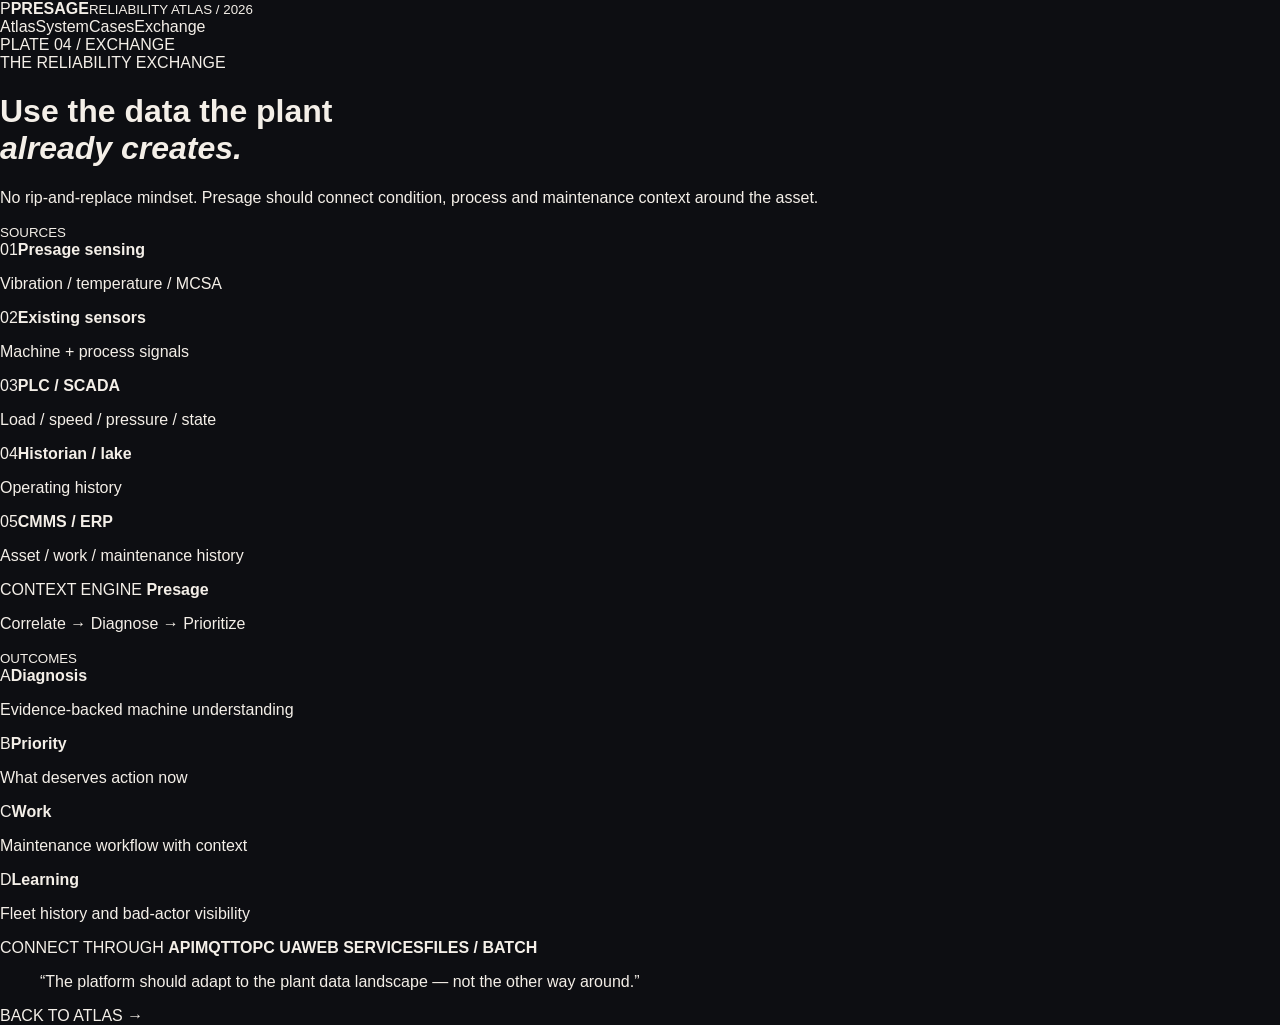
==== commit 49578e4c: "Create reliability exchange" ====
--- a/integrations.html
+++ b/integrations.html
@@ -1,103 +1,64 @@
 <!DOCTYPE html>
-<html lang="en" data-page="integrations">
+<html lang="en" data-page="exchange">
 <head>
-  <meta charset="UTF-8" />
-  <meta name="viewport" content="width=device-width, initial-scale=1.0" />
-  <title>Presage Connect — Plant Data Integration</title>
-  <link rel="preconnect" href="https://fonts.googleapis.com">
-  <link rel="preconnect" href="https://fonts.gstatic.com" crossorigin>
-  <link href="https://fonts.googleapis.com/css2?family=IBM+Plex+Mono:wght@400;500;600&family=Space+Grotesk:wght@400;500;600;700&display=swap" rel="stylesheet">
-  <link rel="stylesheet" href="styles.css" />
+  <meta charset="UTF-8"><meta name="viewport" content="width=device-width,initial-scale=1">
+  <title>Presage — Reliability Exchange</title>
+  <link rel="preconnect" href="https://fonts.googleapis.com"><link rel="preconnect" href="https://fonts.gstatic.com" crossorigin>
+  <link href="https://fonts.googleapis.com/css2?family=DM+Sans:wght@400;500;600;700&family=Libre+Caslon+Display&display=swap" rel="stylesheet">
+  <link rel="stylesheet" href="styles.css">
 </head>
-<body class="command-site subpage">
-  <div class="scanline" aria-hidden="true"></div><div class="grain" aria-hidden="true"></div>
-  <aside class="left-rail">
-    <a class="rail-logo" href="index.html"><span>P</span><i></i><span>R</span></a>
-    <div class="rail-code">CON / 03</div><div class="rail-progress"><span style="height:88%"></span></div><div class="rail-orientation">CONNECT / PLANT DATA</div>
-  </aside>
-  <header class="command-header">
-    <div class="command-brand"><strong>PRESAGE</strong><span>RELIABILITY CLOUD</span></div>
-    <nav class="command-nav"><a href="index.html">Command</a><a href="platform.html">System</a><a href="solutions.html">Outcomes</a><a class="is-active" href="integrations.html">Connect</a></nav>
-    <a class="header-cta" href="index.html"><span>BACK / COMMAND</span><b>↗</b></a>
+<body class="atlas-body inner-page">
+  <div class="paper-grain" aria-hidden="true"></div>
+  <header class="atlas-header">
+    <a class="atlas-brand" href="index.html"><span class="brand-symbol">P</span><strong>PRESAGE</strong><small>RELIABILITY ATLAS / 2026</small></a>
+    <nav class="atlas-nav"><a href="index.html">Atlas</a><a href="platform.html">System</a><a href="solutions.html">Cases</a><a class="active" href="integrations.html">Exchange</a></nav>
+    <div class="issue-mark">PLATE 04 / EXCHANGE</div>
   </header>
 
-  <main class="connect-page">
-    <header class="connect-head">
-      <span>CONNECT / 03</span>
-      <h1>Your plant already has<br><em>valuable context.</em></h1>
-      <p>Presage should use it — not force you to rebuild the data landscape around a new hardware stack.</p>
+  <main class="exchange-page">
+    <header class="exchange-title">
+      <span>THE RELIABILITY EXCHANGE</span>
+      <h1>Use the data the plant<br><em>already creates.</em></h1>
+      <p>No rip-and-replace mindset. Presage should connect condition, process and maintenance context around the asset.</p>
     </header>
 
-    <section class="data-bus">
-      <div class="bus-label">PLANT DATA BUS / LIVE</div>
-      <div class="bus-line"></div>
-
-      <div class="bus-source s-presage">
-        <span class="source-port"></span>
-        <small>01 / CONDITION</small>
-        <strong>Presage sensing</strong>
-        <p>Vibration / Temperature / MCSA</p>
+    <section class="exchange-map">
+      <div class="exchange-column sources">
+        <small>SOURCES</small>
+        <article><span>01</span><strong>Presage sensing</strong><p>Vibration / temperature / MCSA</p></article>
+        <article><span>02</span><strong>Existing sensors</strong><p>Machine + process signals</p></article>
+        <article><span>03</span><strong>PLC / SCADA</strong><p>Load / speed / pressure / state</p></article>
+        <article><span>04</span><strong>Historian / lake</strong><p>Operating history</p></article>
+        <article><span>05</span><strong>CMMS / ERP</strong><p>Asset / work / maintenance history</p></article>
       </div>
 
-      <div class="bus-source s-existing">
-        <span class="source-port"></span>
-        <small>02 / CONDITION</small>
-        <strong>Existing sensors</strong>
-        <p>Machine + process signals</p>
+      <div class="exchange-center">
+        <span>CONTEXT ENGINE</span>
+        <strong>Presage</strong>
+        <p>Correlate → Diagnose → Prioritize</p>
+        <div class="exchange-pulse"><i></i><i></i><i></i></div>
       </div>
 
-      <div class="bus-source s-plc">
-        <span class="source-port"></span>
-        <small>03 / OPERATIONS</small>
-        <strong>PLC / SCADA</strong>
-        <p>Load / speed / pressure / state</p>
-      </div>
-
-      <div class="bus-source s-historian">
-        <span class="source-port"></span>
-        <small>04 / HISTORY</small>
-        <strong>Historian / data lake</strong>
-        <p>Operating history</p>
-      </div>
-
-      <div class="bus-source s-cmms">
-        <span class="source-port"></span>
-        <small>05 / MAINTENANCE</small>
-        <strong>CMMS / ERP</strong>
-        <p>Assets / work / history</p>
-      </div>
-
-      <div class="bus-core">
-        <span>PRESAGE / CONTEXT ENGINE</span>
-        <strong>Correlate.<br>Diagnose.<br>Prioritize.</strong>
-        <div class="core-leds"><i></i><i></i><i></i><i></i><i></i></div>
-      </div>
-
-      <div class="bus-output">
-        <small>OUTPUT / RELIABILITY</small>
-        <div><span>01</span><b>Evidence-backed diagnosis</b></div>
-        <div><span>02</span><b>Recommended action</b></div>
-        <div><span>03</span><b>Maintenance workflow</b></div>
-        <div><span>04</span><b>Fleet reliability view</b></div>
+      <div class="exchange-column outputs">
+        <small>OUTCOMES</small>
+        <article><span>A</span><strong>Diagnosis</strong><p>Evidence-backed machine understanding</p></article>
+        <article><span>B</span><strong>Priority</strong><p>What deserves action now</p></article>
+        <article><span>C</span><strong>Work</strong><p>Maintenance workflow with context</p></article>
+        <article><span>D</span><strong>Learning</strong><p>Fleet history and bad-actor visibility</p></article>
       </div>
     </section>
 
-    <aside class="protocol-strip">
-      <span>CONNECT THROUGH WHAT THE SITE SUPPORTS</span>
+    <aside class="protocol-line">
+      <span>CONNECT THROUGH</span>
       <b>API</b><b>MQTT</b><b>OPC UA</b><b>WEB SERVICES</b><b>FILES / BATCH</b>
     </aside>
 
-    <div class="connect-manifesto">
-      <small>INTEGRATION PRINCIPLE</small>
-      <strong>No rip-and-replace mindset.</strong>
-      <p>The system should adapt to the plant data landscape, not the other way around.</p>
-    </div>
-
-    <footer class="system-footer">
-      <span>CONNECT / CONTEXT WITHOUT LOCK-IN</span>
-      <a href="index.html">RETURN TO COMMAND DECK →</a>
+    <footer class="exchange-footer">
+      <blockquote>“The platform should adapt to the plant data landscape — not the other way around.”</blockquote>
+      <a href="index.html">BACK TO ATLAS →</a>
     </footer>
   </main>
+
   <script src="script.js"></script>
 </body>
 </html>
--- a/styles.css
+++ b/styles.css
@@ -1,493 +1,1084 @@
 :root {
-  --paper: #fbf8f5;
-  --paper-deep: #f1ebe7;
-  --ink: #231642;
-  --ink-soft: #625a70;
-  --purple: #5b1b8c;
-  --pink: #f16d93;
-  --cyan: #31b9dd;
-  --mint: #82d1ae;
-  --yellow: #f8c84b;
-  --accent: #f16d93;
-  --accent-soft: #ffd6e2;
-  --line: rgba(35,22,66,.15);
+  --bg: #0d0e12;
+  --bg-soft: #15171d;
+  --panel: #181a21;
+  --panel-2: #101216;
+  --ink: #f4efe8;
+  --muted: #8d8e98;
+  --line: rgba(244,239,232,.14);
+  --line-strong: rgba(244,239,232,.28);
+  --pink: #ff668f;
+  --cyan: #45c7e8;
+  --yellow: #f4ca58;
+  --mint: #8ad7b2;
+  --violet: #b59aee;
+  --accent: var(--pink);
+  --rail: 76px;
+  --header: 72px;
+  --ease: cubic-bezier(.22,1,.36,1);
   --mx: 0;
   --my: 0;
-  --ease: cubic-bezier(.22,1,.36,1);
 }
 
 * { box-sizing: border-box; }
-html { background: var(--paper); }
+html { background: var(--bg); }
 body {
   margin: 0;
+  min-width: 320px;
   min-height: 100vh;
+  background: var(--bg);
+  color: var(--ink);
+  font-family: "Space Grotesk", Arial, sans-serif;
   overflow: hidden;
-  color: var(--ink);
-  background:
-    radial-gradient(circle at 12% 17%, rgba(49,185,221,.08), transparent 27%),
-    radial-gradient(circle at 84% 76%, rgba(241,109,147,.08), transparent 30%),
-    var(--paper);
-  font-family: "Manrope", Arial, sans-serif;
-  text-rendering: optimizeLegibility;
 }
 a { color: inherit; text-decoration: none; }
 button, a { font: inherit; }
-button { border: 0; color: inherit; }
-::selection { background: var(--yellow); color: var(--ink); }
-
-.page-noise {
-  position: fixed; inset: 0; z-index: 100; pointer-events: none;
-  opacity: .2; mix-blend-mode: multiply;
-  background-image: url("data:image/svg+xml,%3Csvg viewBox='0 0 180 180' xmlns='http://www.w3.org/2000/svg'%3E%3Cfilter id='n'%3E%3CfeTurbulence type='fractalNoise' baseFrequency='.86' numOctaves='3' stitchTiles='stitch'/%3E%3C/filter%3E%3Crect width='100%25' height='100%25' filter='url(%23n)' opacity='.07'/%3E%3C/svg%3E");
-}
-.grid {
-  position: fixed; inset: 0; pointer-events: none;
-  background-image: linear-gradient(var(--line) 1px, transparent 1px), linear-gradient(90deg, var(--line) 1px, transparent 1px);
-  background-size: 8.333vw 8.333vw;
-  mask-image: linear-gradient(to bottom, rgba(0,0,0,.36), transparent 80%);
-  opacity: .22;
-}
-
-.topbar {
-  position: fixed; z-index: 40; inset: 0 0 auto 0; height: 84px;
-  display: grid; grid-template-columns: 1fr auto 1fr; align-items: center;
-  padding: 0 32px; border-bottom: 1px solid var(--line);
-  background: rgba(251,248,245,.72); backdrop-filter: blur(16px);
-}
-.brand { width: max-content; display: inline-flex; align-items: center; gap: 9px; font-weight: 800; letter-spacing: -.03em; }
-.brand > span:nth-of-type(2) { font-size: 15px; }
-.brand small {
-  margin-left: 5px; padding-left: 12px; border-left: 1px solid var(--line);
-  font-size: 7px; font-weight: 800; letter-spacing: .14em; opacity: .46;
-}
-.brand-mark { display: grid; grid-template-columns: repeat(2,5px); grid-template-rows: repeat(2,5px); gap: 2px; }
-.brand-mark i { border-radius: 1px; }
-.brand-mark i:nth-child(1) { background: var(--cyan); }
-.brand-mark i:nth-child(2) { background: var(--pink); }
-.brand-mark i:nth-child(3) { background: var(--yellow); }
-.brand-mark i:nth-child(4) { background: var(--mint); }
-
-.desktop-nav { display: flex; align-items: center; gap: 30px; }
-.desktop-nav a {
-  position: relative; padding: 12px 0;
-  font-size: 9px; font-weight: 800; letter-spacing: .11em; text-transform: uppercase; opacity: .48;
-  transition: opacity .25s ease;
-}
-.desktop-nav a:hover, .desktop-nav a.active { opacity: 1; }
-.desktop-nav a.active::after {
-  content: ""; position: absolute; left: 0; right: 0; bottom: 6px; height: 2px; background: var(--pink); border-radius: 2px;
-}
-
-.top-actions { justify-self: end; display: flex; align-items: center; gap: 16px; }
-.back-home { font-size: 8px; font-weight: 800; letter-spacing: .12em; opacity: .5; }
-.motion-toggle {
-  display: inline-flex; align-items: center; gap: 8px;
-  padding: 8px 11px; border: 1px solid var(--line); border-radius: 999px;
-  background: rgba(251,248,245,.55); cursor: pointer;
-  font-size: 8px; font-weight: 800; letter-spacing: .11em;
-}
-.motion-toggle-dot { width: 7px; height: 7px; border-radius: 50%; background: var(--mint); box-shadow: 0 0 0 4px rgba(130,209,174,.16); }
-body.pulse-mode .motion-toggle-dot { background: var(--pink); box-shadow: 0 0 0 4px rgba(241,109,147,.16); }
-
-.menu-button {
-  display: inline-flex; align-items: center; gap: 10px; padding: 7px 0 7px 8px;
-  background: transparent; cursor: pointer; font-size: 9px; font-weight: 800; letter-spacing: .11em;
-}
-.menu-dot { width: 31px; height: 31px; border-radius: 50%; background: var(--ink); position: relative; transition: transform .35s var(--ease), background .35s ease; }
-.menu-dot::before, .menu-dot::after { content: ""; position: absolute; left: 9px; width: 13px; height: 1px; background: var(--paper); }
-.menu-dot::before { top: 12px; } .menu-dot::after { top: 18px; }
-.menu-button:hover .menu-dot { transform: rotate(12deg) scale(1.08); background: var(--purple); }
-
-/* HOME */
-.stage { position: relative; height: 100vh; min-height: 680px; padding-top: 84px; overflow: hidden; isolation: isolate; }
-.home-stage::before {
-  content: "RELIABILITY";
-  position: absolute; z-index: -4; left: 4vw; top: 17vh;
-  font-size: clamp(78px, 12.7vw, 210px); line-height: .82; font-weight: 800; letter-spacing: -.08em;
-  color: transparent; -webkit-text-stroke: 1px rgba(35,22,66,.07); transform: rotate(-3deg); white-space: nowrap;
-}
-.ambient { position: absolute; pointer-events: none; border-radius: 50%; transition: background .7s var(--ease), transform .22s ease-out; }
-.ambient-a { width: 19vw; aspect-ratio: 1; left: -8vw; bottom: 7vh; background: var(--cyan); opacity: .78; transform: translate(calc(var(--mx) * -12px), calc(var(--my) * -8px)); }
-.ambient-b { width: 13vw; aspect-ratio: 1; right: 4vw; top: 18vh; background: var(--yellow); opacity: .86; transform: translate(calc(var(--mx) * 18px), calc(var(--my) * 11px)); }
-.ambient-c { width: 7vw; aspect-ratio: 1; right: 22vw; bottom: 15vh; background: var(--mint); opacity: .88; transform: translate(calc(var(--mx) * -9px), calc(var(--my) * 15px)); }
-body.pulse-mode .ambient-a { animation: ambientPulseA 3.6s ease-in-out infinite alternate; }
-body.pulse-mode .ambient-b { animation: ambientPulseB 4.2s ease-in-out infinite alternate; }
-
-.stage-caption {
-  position: absolute; z-index: 1; font-size: 8px; font-weight: 800; letter-spacing: .16em; opacity: .28; pointer-events: none;
-}
-.caption-a { left: 9vw; top: 18vh; transform: rotate(-7deg) translate(calc(var(--mx) * -8px), calc(var(--my) * -6px)); }
-.caption-b { right: 8vw; top: 39vh; transform: rotate(7deg) translate(calc(var(--mx) * 10px), calc(var(--my) * -8px)); }
-.caption-c { left: 22vw; bottom: 16vh; transform: translate(calc(var(--mx) * 8px), calc(var(--my) * 7px)); }
-
-.core {
-  position: absolute; z-index: 8; width: min(43vw, 700px); aspect-ratio: 1.06; left: 50%; top: 52%;
-  transform: translate(-48%,-49%) rotate(calc(var(--mx) * 1.4deg));
-  border-radius: 48% 52% 43% 57% / 45% 39% 61% 55%;
-  background: radial-gradient(circle at 62% 28%, rgba(255,255,255,.14), transparent 25%), var(--ink);
-  color: white; box-shadow: 0 46px 100px rgba(35,22,66,.18), inset 0 0 0 1px rgba(255,255,255,.08);
-  transition: border-radius .9s var(--ease), transform .16s linear; display: grid; place-items: center;
-}
-.core::before { content: ""; position: absolute; inset: 8%; border: 1px dashed rgba(255,255,255,.13); border-radius: 51% 49% 58% 42% / 49% 56% 44% 51%; animation: slowRotate 28s linear infinite; }
-body.pulse-mode .core::before { animation-duration: 8s; }
-.core::after { content: ""; position: absolute; width: 32%; aspect-ratio: 1; right: -12%; top: 7%; border-radius: 50%; background: var(--accent); box-shadow: 0 16px 38px rgba(0,0,0,.12); transition: background .5s ease; z-index: -1; }
-.core.is-changing { border-radius: 59% 41% 54% 46% / 42% 60% 40% 58%; }
-.core-inner { width: 72%; position: relative; z-index: 2; transform: translateY(-1%); }
-.eyebrow { display: flex; align-items: center; gap: 10px; margin-bottom: 18px; text-transform: uppercase; font-size: 9px; font-weight: 800; letter-spacing: .15em; color: rgba(255,255,255,.62); }
-.eyebrow-index { display: grid; place-items: center; width: 30px; height: 30px; border: 1px solid rgba(255,255,255,.25); border-radius: 50%; color: white; letter-spacing: 0; }
-.core h1 { margin: 0; font-size: clamp(46px, 4.7vw, 82px); line-height: .9; letter-spacing: -.07em; font-weight: 500; }
-.core h1 span, .core h1 strong { display: block; }
-.core h1 strong { color: var(--accent); font-weight: 800; transition: color .5s ease; }
-.core p { width: min(94%,550px); margin: 23px 0 25px; color: rgba(255,255,255,.68); font-size: clamp(12px,.88vw,15px); line-height: 1.65; }
-.core-actions { display: flex; align-items: center; gap: 24px; flex-wrap: wrap; }
-.primary-action { display: inline-flex; align-items: center; gap: 14px; color: white; font-size: 11px; font-weight: 700; }
-.primary-action > span { border-bottom: 1px solid rgba(255,255,255,.42); padding-bottom: 5px; }
-.primary-action b { width: 35px; height: 35px; display: grid; place-items: center; border-radius: 50%; background: var(--accent); color: var(--ink); transition: transform .25s var(--ease); }
-.primary-action:hover b { transform: rotate(45deg) scale(1.08); }
-.text-action { font-size: 9px; font-weight: 700; color: rgba(255,255,255,.52); }
-.text-action span { color: var(--accent); margin-left: 4px; }
-.core-stamp { position: absolute; right: 11%; top: 16%; display: grid; justify-items: end; font-size: 7px; line-height: 1.35; font-weight: 800; letter-spacing: .16em; opacity: .3; transform: rotate(7deg); }
-.orbit-line { position: absolute; border-radius: 50%; border: 1px solid rgba(35,22,66,.17); pointer-events: none; z-index: -3; }
-.orbit-line-a { width: 148%; height: 72%; left: -22%; top: 12%; transform: rotate(-15deg); }
-.orbit-line-b { width: 124%; height: 122%; left: -10%; top: -10%; border-style: dashed; opacity: .62; }
-
-.scene-node {
-  position: absolute; z-index: 14; width: 88px; aspect-ratio: 1; border-radius: 50%;
-  display: grid; place-items: center; align-content: center; gap: 2px;
-  border: 1px solid rgba(35,22,66,.16); background: rgba(251,248,245,.82); backdrop-filter: blur(14px);
-  cursor: pointer; box-shadow: 0 15px 40px rgba(35,22,66,.07);
-  transition: transform .4s var(--ease), background .4s ease, border-color .4s ease;
-}
-.scene-node:hover { transform: scale(1.1) rotate(-5deg); }
-.scene-node.is-active { background: var(--accent); border-color: transparent; }
-.node-number { font-size: 8px; font-weight: 800; opacity: .5; }
-.node-label { font-size: 10px; font-weight: 800; letter-spacing: -.03em; }
-.node-pulse { position: absolute; inset: -7px; border: 1px solid currentColor; border-radius: inherit; opacity: 0; }
-.scene-node.is-active .node-pulse { animation: pulse 2.4s ease-out infinite; }
-.node-one { left: 18vw; top: 27vh; }
-.node-two { right: 16vw; top: 47vh; }
-.node-three { left: 26vw; bottom: 14vh; }
-.node-four { right: 25vw; bottom: 10.5vh; width: 76px; }
-
-.input-cluster {
-  position: absolute; z-index: 5; left: 5.5vw; top: 38vh; width: 190px;
-  padding: 14px 15px; border: 1px solid var(--line); border-radius: 15px; background: rgba(251,248,245,.64); backdrop-filter: blur(12px);
-}
-.cluster-label { display: block; margin-bottom: 10px; font-size: 7px; font-weight: 800; letter-spacing: .13em; opacity: .42; }
-.input-row { display: flex; align-items: center; gap: 8px; padding: 5px 0; font-size: 8px; font-weight: 700; }
-.input-row i { width: 6px; height: 6px; border-radius: 50%; background: var(--mint); }
-.input-row:nth-of-type(3) i { background: var(--cyan); }
-.input-row:nth-of-type(4) i { background: var(--yellow); }
-.input-row:nth-of-type(5) i { background: var(--pink); }
-
-.signal-console {
-  position: absolute; z-index: 14; right: 5.5vw; bottom: 15vh; width: 205px; padding: 13px 14px 12px;
-  border: 1px solid var(--line); border-radius: 15px; background: rgba(251,248,245,.72); backdrop-filter: blur(14px);
-  box-shadow: 0 14px 36px rgba(35,22,66,.06); transform: translate(calc(var(--mx) * 5px), calc(var(--my) * -5px));
-}
-.console-top { display: flex; justify-content: space-between; gap: 10px; font-size: 6px; font-weight: 800; letter-spacing: .1em; }
-.console-top span { display: inline-flex; align-items: center; gap: 6px; }
-.console-top b { opacity: .45; font-size: 6px; }
-.live-pip { width: 6px; height: 6px; border-radius: 50%; background: var(--mint); animation: liveBlink 1.6s ease-in-out infinite; }
-.signal-bars { height: 34px; margin: 11px 0 9px; display: flex; align-items: end; gap: 4px; }
-.signal-bars i { flex: 1; min-height: 4px; height: 38%; border-radius: 3px 3px 1px 1px; background: var(--accent); opacity: .82; transition: height .18s ease, background .45s ease; }
-.signal-bars i:nth-child(2n) { height: 68%; } .signal-bars i:nth-child(3n) { height: 46%; } .signal-bars i:nth-child(4n) { height: 82%; }
-.console-readout { display: grid; grid-template-columns: 1fr 1fr; gap: 8px; }
-.console-readout span { display: grid; gap: 1px; }
-.console-readout small { font-size: 6px; font-weight: 800; letter-spacing: .11em; opacity: .38; }
-.console-readout strong { font-size: 10px; letter-spacing: -.03em; }
-
-.outcome-note { position: absolute; z-index: 5; right: 5.5vw; top: 17vh; display: grid; gap: 7px; width: 205px; }
-.outcome-note span { font-size: 7px; font-weight: 800; letter-spacing: .14em; opacity: .4; }
-.outcome-note strong { font-size: 11px; line-height: 1.5; letter-spacing: -.02em; }
-
-.ticker-shell {
-  position: absolute; z-index: 4; left: -3vw; right: -3vw; bottom: 73px; height: 32px;
-  display: flex; align-items: center; overflow: hidden; border-top: 1px solid rgba(35,22,66,.12); border-bottom: 1px solid rgba(35,22,66,.12);
-  background: rgba(251,248,245,.58); transform: rotate(-1deg); backdrop-filter: blur(8px);
-}
-.ticker-track { width: max-content; display: flex; align-items: center; gap: 24px; white-space: nowrap; animation: tickerMove 26s linear infinite; font-size: 7px; font-weight: 800; letter-spacing: .14em; }
-.ticker-track i { color: var(--accent); font-style: normal; font-size: 9px; }
-body.pulse-mode .ticker-track { animation-duration: 13s; }
-
-.bottom-bar {
-  position: fixed; z-index: 35; left: 0; bottom: 0; width: 100%; height: 72px; padding: 0 32px;
-  display: grid; grid-template-columns: 1fr minmax(480px,760px) 1fr; align-items: center;
-  border-top: 1px solid var(--line); background: rgba(251,248,245,.78); backdrop-filter: blur(16px);
-}
-.status { display: inline-flex; align-items: center; gap: 8px; font-size: 8px; font-weight: 800; letter-spacing: .13em; }
-.status-light { width: 7px; height: 7px; border-radius: 50%; background: var(--mint); box-shadow: 0 0 0 5px rgba(130,209,174,.16); }
-.scene-track { justify-self: center; width: 100%; display: grid; grid-template-columns: repeat(4,1fr); gap: 14px; }
-.track-item { display: grid; grid-template-columns: auto 1fr auto; align-items: center; gap: 8px; padding: 10px 0; background: transparent; cursor: pointer; opacity: .38; transition: opacity .3s ease; }
-.track-item:hover, .track-item.is-active { opacity: 1; }
-.track-item span, .track-item b { font-size: 8px; font-weight: 800; }
-.track-item b { font-weight: 700; }
-.track-item i { height: 1px; background: rgba(35,22,66,.22); position: relative; overflow: hidden; }
-.track-item i::before { content: ""; position: absolute; inset: 0; background: var(--ink); transform: translateX(-101%); transition: transform .6s var(--ease); }
-.track-item.is-active i::before { transform: translateX(0); }
-.edition { justify-self: end; font-size: 7px; font-weight: 800; letter-spacing: .1em; opacity: .45; }
-
-/* SHARED INNER PAGES */
-.experience-page { position: relative; height: 100vh; min-height: 680px; padding: 112px 4vw 42px; overflow: hidden; isolation: isolate; }
-.page-title { position: relative; z-index: 5; width: min(46vw,760px); }
-.page-title > span { font-size: 8px; font-weight: 800; letter-spacing: .16em; opacity: .44; }
-.page-title h1 { margin: 10px 0 13px; font-size: clamp(42px,5vw,78px); line-height: .91; letter-spacing: -.07em; font-weight: 500; }
-.page-title h1 em { color: var(--pink); font-style: normal; font-weight: 800; }
-.page-title p { width: min(600px,94%); margin: 0; color: var(--ink-soft); font-size: 12px; line-height: 1.65; }
-.page-next {
-  position: absolute; z-index: 12; right: 4vw; bottom: 4.5vh; width: 255px;
-  display: grid; gap: 5px; padding: 15px 17px; border: 1px solid var(--line); border-radius: 16px; background: rgba(251,248,245,.72); backdrop-filter: blur(12px);
-  transition: transform .3s var(--ease), background .3s ease;
-}
-.page-next:hover { transform: translateY(-5px) rotate(-1deg); background: white; }
-.page-next span { font-size: 7px; font-weight: 800; letter-spacing: .13em; opacity: .42; }
-.page-next b { font-size: 11px; }
-
-/* PLATFORM */
-.platform-stage::before {
-  content: "CLOSED LOOP"; position: absolute; z-index: -2; right: -2vw; top: 11vh;
-  font-size: 10vw; font-weight: 800; letter-spacing: -.08em; color: transparent; -webkit-text-stroke: 1px rgba(35,22,66,.065); transform: rotate(2deg);
-}
-.loop-canvas {
-  position: absolute; z-index: 3; right: 9vw; top: 17vh; width: min(47vw,720px); aspect-ratio: 1; border-radius: 50%;
-}
-.loop-rings, .loop-rings i { position: absolute; inset: 0; border-radius: 50%; }
-.loop-rings { border: 1px solid rgba(35,22,66,.12); }
-.loop-rings::before, .loop-rings::after, .loop-rings i {
-  content: ""; position: absolute; border: 1px dashed rgba(35,22,66,.11); border-radius: 50%;
-}
-.loop-rings::before { inset: 10%; } .loop-rings::after { inset: 23%; }
-.loop-rings i:nth-child(1) { inset: -5%; transform: rotate(18deg); }
-.loop-rings i:nth-child(2) { inset: 34%; border-style: solid; border-color: rgba(35,22,66,.08); }
-.loop-rings i:nth-child(3) { inset: 4%; border-style: dotted; animation: slowRotate 26s linear infinite; }
-
-.loop-center {
-  position: absolute; inset: 28%; display: grid; align-content: center; padding: 26px; text-align: center;
-  border-radius: 48% 52% 44% 56% / 44% 42% 58% 56%; background: var(--ink); color: white;
-  box-shadow: 0 28px 80px rgba(35,22,66,.18); transition: border-radius .6s var(--ease), background .4s ease;
-}
-.loop-center.is-changing { border-radius: 58% 42% 59% 41% / 51% 58% 42% 49%; }
-.loop-center small { font-size: 7px; font-weight: 800; letter-spacing: .13em; color: rgba(255,255,255,.45); }
-.loop-center h2 { margin: 8px 0 9px; font-size: clamp(28px,3vw,48px); line-height: .9; letter-spacing: -.06em; color: var(--accent); }
-.loop-center p { margin: 0; font-size: 10px; line-height: 1.5; color: rgba(255,255,255,.66); }
-.loop-proof { margin-top: 15px; display: flex; justify-content: center; flex-wrap: wrap; gap: 5px; }
-.loop-proof span { padding: 5px 7px; border: 1px solid rgba(255,255,255,.16); border-radius: 999px; font-size: 6px; font-weight: 700; color: rgba(255,255,255,.7); }
-
-.loop-node {
-  position: absolute; width: 92px; aspect-ratio: 1; border-radius: 50%; display: grid; place-items: center; align-content: center; gap: 2px;
-  background: var(--paper); border: 1px solid rgba(35,22,66,.16); cursor: pointer; box-shadow: 0 14px 36px rgba(35,22,66,.06);
-  transition: transform .35s var(--ease), background .35s ease;
-}
-.loop-node:hover { transform: scale(1.08); }
-.loop-node.is-active { background: var(--accent); }
-.loop-node b { font-size: 7px; opacity: .45; } .loop-node span { font-size: 9px; font-weight: 800; }
-.loop-n1 { left: 5%; top: 14%; } .loop-n2 { right: 0; top: 25%; } .loop-n3 { right: 8%; bottom: 9%; } .loop-n4 { left: 20%; bottom: -1%; } .loop-n5 { left: -5%; top: 51%; }
-
-.layer-rail {
-  position: absolute; z-index: 10; left: 4vw; bottom: 5vh; width: min(32vw,420px);
-  display: grid; border-top: 1px solid var(--line);
-}
-.rail-title { padding: 10px 0; font-size: 7px; font-weight: 800; letter-spacing: .14em; opacity: .4; }
-.layer-rail a { display: grid; grid-template-columns: 28px 1fr auto; align-items: center; gap: 8px; padding: 8px 0; border-top: 1px solid rgba(35,22,66,.08); transition: transform .25s var(--ease); }
-.layer-rail a:hover { transform: translateX(5px); }
-.layer-rail i { font-style: normal; font-size: 7px; font-weight: 800; opacity: .4; }
-.layer-rail strong { font-size: 10px; }
-.layer-rail small { font-size: 7px; opacity: .5; }
-
-/* OUTCOMES */
-.outcome-stage::before {
-  content: "RELIABILITY WORK"; position: absolute; z-index: -2; left: 2vw; bottom: 5vh;
-  font-size: 9vw; font-weight: 800; letter-spacing: -.08em; color: transparent; -webkit-text-stroke: 1px rgba(35,22,66,.06); transform: rotate(-3deg);
-}
-.outcome-title { width: min(54vw,850px); }
-.problem-orbit { position: absolute; z-index: 4; right: 7vw; top: 21vh; width: min(48vw,720px); aspect-ratio: 1.15; }
-.problem-orbit::before { content: ""; position: absolute; inset: 7% 10%; border: 1px dashed rgba(35,22,66,.13); border-radius: 50%; transform: rotate(-10deg); }
-.problem-core {
-  position: absolute; inset: 17% 20%; padding: 34px; display: grid; align-content: center;
-  border-radius: 46% 54% 41% 59% / 55% 42% 58% 45%; background: var(--ink); color: white;
-  box-shadow: 0 28px 75px rgba(35,22,66,.16); transition: border-radius .55s var(--ease);
-}
-.problem-core.is-changing { border-radius: 60% 40% 53% 47% / 41% 58% 42% 59%; }
-.problem-core small { font-size: 7px; font-weight: 800; letter-spacing: .13em; color: rgba(255,255,255,.42); }
-.problem-core h2 { margin: 10px 0; font-size: clamp(26px,2.8vw,46px); line-height: .95; letter-spacing: -.06em; color: var(--accent); }
-.problem-core p { margin: 0; font-size: 10px; line-height: 1.55; color: rgba(255,255,255,.66); }
-.problem-shift { margin-top: 18px; padding-top: 13px; border-top: 1px solid rgba(255,255,255,.13); display: grid; gap: 4px; }
-.problem-shift span { font-size: 6px; font-weight: 800; letter-spacing: .14em; opacity: .4; }
-.problem-shift strong { font-size: 8px; line-height: 1.4; }
-
-.problem-node {
-  position: absolute; width: 112px; min-height: 64px; padding: 12px 14px; border-radius: 18px;
-  display: grid; align-content: center; gap: 2px; text-align: left;
-  border: 1px solid rgba(35,22,66,.14); background: rgba(251,248,245,.82); backdrop-filter: blur(12px); cursor: pointer;
-  transition: transform .3s var(--ease), background .3s ease;
-}
-.problem-node:hover { transform: translateY(-5px) rotate(-2deg); }
-.problem-node.is-active { background: var(--accent); }
-.problem-node span { font-size: 7px; font-weight: 800; opacity: .45; }
-.problem-node b { font-size: 9px; }
-.p1 { left: 1%; top: 4%; } .p2 { right: 2%; top: 12%; } .p3 { right: -2%; bottom: 8%; } .p4 { left: 0; bottom: 5%; }
-
-.asset-strip {
-  position: absolute; z-index: 8; left: 4vw; bottom: 5vh; width: min(43vw,650px); display: grid; gap: 9px;
-}
-.asset-strip > span { font-size: 7px; font-weight: 800; letter-spacing: .14em; opacity: .4; }
-.asset-strip > div { display: flex; flex-wrap: wrap; gap: 6px; }
-.asset-strip b { padding: 7px 10px; border: 1px solid var(--line); border-radius: 999px; background: rgba(251,248,245,.6); font-size: 8px; }
-.asset-strip small { width: 80%; font-size: 7px; line-height: 1.5; opacity: .5; }
-
-.role-switcher {
-  position: absolute; z-index: 12; left: 4vw; top: 43vh; width: min(31vw,430px); padding: 15px;
-  border: 1px solid var(--line); border-radius: 18px; background: rgba(251,248,245,.66); backdrop-filter: blur(12px);
-}
-.role-switcher > span { display: block; margin-bottom: 10px; font-size: 7px; font-weight: 800; letter-spacing: .14em; opacity: .4; }
-.role-chip { padding: 7px 10px; margin-right: 4px; border-radius: 999px; background: transparent; border: 1px solid var(--line); cursor: pointer; font-size: 8px; font-weight: 800; }
-.role-chip.is-active { background: var(--ink); color: white; border-color: var(--ink); }
-.role-switcher p { margin: 12px 0 0; font-size: 9px; line-height: 1.55; color: var(--ink-soft); }
-
-/* INTEGRATIONS */
-.integration-stage::before {
-  content: "CONNECTED"; position: absolute; z-index: -2; right: 0; bottom: 4vh;
-  font-size: 11vw; font-weight: 800; letter-spacing: -.08em; color: transparent; -webkit-text-stroke: 1px rgba(35,22,66,.06); transform: rotate(2deg);
-}
-.integration-title { width: min(50vw,800px); }
-.integration-map { position: absolute; z-index: 4; right: 4vw; top: 18vh; width: min(51vw,780px); height: 63vh; min-height: 430px; }
-.map-core {
-  position: absolute; z-index: 5; left: 43%; top: 46%; width: 190px; aspect-ratio: 1; transform: translate(-50%,-50%);
-  display: grid; align-content: center; justify-items: center; text-align: center; border-radius: 47% 53% 42% 58% / 47% 39% 61% 53%;
-  background: var(--ink); color: white; box-shadow: 0 25px 70px rgba(35,22,66,.18);
-}
-.map-core small { font-size: 7px; font-weight: 800; letter-spacing: .16em; opacity: .43; }
-.map-core strong { margin: 8px 0; font-size: 19px; line-height: .93; letter-spacing: -.05em; color: var(--pink); }
-.map-core span { width: 72%; font-size: 7px; line-height: 1.4; opacity: .56; }
-.map-source, .map-output {
-  position: absolute; z-index: 6; min-width: 150px; padding: 10px 12px; border-radius: 14px;
-  border: 1px solid var(--line); background: rgba(251,248,245,.78); backdrop-filter: blur(12px);
-}
-.map-source { display: grid; grid-template-columns: 8px 1fr; column-gap: 7px; }
-.map-source i { grid-row: 1 / 3; align-self: center; width: 7px; height: 7px; border-radius: 50%; background: var(--cyan); }
-.map-source:nth-of-type(2) i { background: var(--mint); }
-.map-source:nth-of-type(3) i { background: var(--yellow); }
-.map-source:nth-of-type(4) i { background: var(--pink); }
-.map-source:nth-of-type(5) i { background: var(--purple); }
-.map-source span, .map-output span { font-size: 8px; font-weight: 800; }
-.map-source small { font-size: 6px; opacity: .5; margin-top: 2px; }
-.source-s1 { left: 0; top: 2%; } .source-s2 { left: 0; top: 22%; } .source-s3 { left: -3%; top: 45%; } .source-s4 { left: 2%; bottom: 19%; } .source-s5 { left: 11%; bottom: 0; }
-
-.map-output { min-width: 142px; padding: 11px 13px; background: var(--accent-soft); border-color: transparent; }
-.output-o1 { right: 2%; top: 11%; } .output-o2 { right: -1%; top: 34%; } .output-o3 { right: 3%; bottom: 26%; } .output-o4 { right: 13%; bottom: 4%; }
-
-.map-lines { position: absolute; inset: 0; z-index: 1; pointer-events: none; }
-.line { position: absolute; height: 1px; transform-origin: left center; background: linear-gradient(90deg, rgba(35,22,66,.08), rgba(35,22,66,.26)); }
-.l1 { width: 31%; left: 17%; top: 14%; transform: rotate(31deg); }
-.l2 { width: 28%; left: 18%; top: 31%; transform: rotate(18deg); }
-.l3 { width: 26%; left: 17%; top: 51%; transform: rotate(-4deg); }
-.l4 { width: 29%; left: 20%; top: 68%; transform: rotate(-23deg); }
-.l5 { width: 28%; left: 28%; top: 82%; transform: rotate(-48deg); }
-.map-lines::after { content: ""; position: absolute; left: 54%; top: 45%; width: 37%; height: 1px; background: linear-gradient(90deg, rgba(35,22,66,.26), rgba(35,22,66,.06)); box-shadow: 0 -116px 0 rgba(35,22,66,.11), 0 112px 0 rgba(35,22,66,.11); }
-
-.integration-note {
-  position: absolute; z-index: 10; left: 4vw; bottom: 8vh; width: min(31vw,430px); padding: 16px 18px;
-  border-left: 3px solid var(--yellow); background: rgba(248,200,75,.14);
-}
-.integration-note span { font-size: 7px; font-weight: 800; letter-spacing: .14em; opacity: .42; }
-.integration-note strong { display: block; margin: 7px 0; font-size: 15px; letter-spacing: -.03em; }
-.integration-note p { margin: 0; font-size: 9px; line-height: 1.55; color: var(--ink-soft); }
-
-/* PANEL */
-.index-panel {
-  position: fixed; z-index: 90; inset: 0; padding: 34px; background: var(--ink); color: white;
-  display: grid; grid-template-columns: .9fr 1.1fr; gap: 9vw;
-  transform: translateY(-105%); transition: transform .75s var(--ease);
-}
-.index-panel.is-open { transform: translateY(0); }
-.panel-close { position: absolute; right: 34px; top: 28px; color: white; background: transparent; cursor: pointer; font-size: 10px; font-weight: 800; letter-spacing: .12em; }
-.panel-intro { align-self: center; }
-.panel-intro p { margin: 0 0 15px; font-size: 8px; letter-spacing: .15em; opacity: .42; }
-.panel-word { font-size: clamp(72px,8.3vw,140px); line-height: .78; letter-spacing: -.08em; font-weight: 800; color: var(--pink); }
-.panel-links { align-self: center; display: grid; }
-.panel-links a { display: grid; grid-template-columns: 38px 1fr; padding: 17px 0; border-bottom: 1px solid rgba(255,255,255,.12); transition: transform .3s var(--ease); }
-.panel-links a:hover { transform: translateX(8px); }
-.panel-links span { grid-row: 1 / 3; font-size: 8px; font-weight: 800; opacity: .36; }
-.panel-links strong { font-size: clamp(22px,2.1vw,34px); letter-spacing: -.05em; }
-.panel-links small { margin-top: 3px; font-size: 8px; color: rgba(255,255,255,.48); }
-
-/* CURSOR + ANIMATION */
-.cursor, .cursor-dot {
-  position: fixed; z-index: 200; top: 0; left: 0; pointer-events: none; border-radius: 50%; transform: translate(-50%,-50%); opacity: 0;
-}
-.cursor { width: 42px; height: 42px; border: 1px solid rgba(35,22,66,.34); transition: width .25s var(--ease), height .25s var(--ease), background .25s ease; }
-.cursor-dot { width: 4px; height: 4px; background: var(--ink); }
-body.has-pointer .cursor, body.has-pointer .cursor-dot { opacity: 1; }
-body.is-hovering .cursor { width: 58px; height: 58px; background: rgba(248,200,75,.17); }
-
-@keyframes slowRotate { to { transform: rotate(360deg); } }
-@keyframes pulse { 0% { transform: scale(.92); opacity: .4; } 80%,100% { transform: scale(1.34); opacity: 0; } }
-@keyframes liveBlink { 0%,100% { opacity: .35; transform: scale(.8); } 50% { opacity: 1; transform: scale(1.15); } }
-@keyframes tickerMove { to { transform: translateX(-50%); } }
-@keyframes ambientPulseA { from { scale: .94; border-radius: 50%; } to { scale: 1.08; border-radius: 39% 61% 53% 47% / 56% 43% 57% 44%; } }
-@keyframes ambientPulseB { from { scale: .96; border-radius: 50%; } to { scale: 1.1; border-radius: 58% 42% 38% 62% / 45% 55% 45% 55%; } }
-
-@media (max-width: 1180px) {
-  .core { width: min(52vw,680px); }
-  .node-one { left: 10vw; } .node-two { right: 8vw; } .node-three { left: 19vw; } .node-four { right: 17vw; }
-  .input-cluster { left: 2.5vw; } .signal-console { right: 2.5vw; } .outcome-note { right: 2.5vw; }
-  .loop-canvas { right: 3vw; width: 52vw; } .layer-rail { width: 37vw; }
-  .problem-orbit { right: 2vw; width: 52vw; } .role-switcher { width: 38vw; }
-  .integration-map { right: 1vw; width: 57vw; } .integration-note { width: 36vw; }
+button { color: inherit; border: 0; }
+::selection { background: var(--yellow); color: #111; }
+
+.grain {
+  position: fixed;
+  inset: 0;
+  z-index: 100;
+  pointer-events: none;
+  opacity: .18;
+  mix-blend-mode: screen;
+  background-image: url("data:image/svg+xml,%3Csvg viewBox='0 0 180 180' xmlns='http://www.w3.org/2000/svg'%3E%3Cfilter id='n'%3E%3CfeTurbulence type='fractalNoise' baseFrequency='.95' numOctaves='2' stitchTiles='stitch'/%3E%3C/filter%3E%3Crect width='100%25' height='100%25' filter='url(%23n)' opacity='.055'/%3E%3C/svg%3E");
+}
+.scanline {
+  position: fixed;
+  z-index: 90;
+  top: -20vh;
+  left: 0;
+  width: 100%;
+  height: 20vh;
+  pointer-events: none;
+  background: linear-gradient(to bottom, transparent, rgba(69,199,232,.035), transparent);
+  animation: scan 8s linear infinite;
+}
+
+.left-rail {
+  position: fixed;
+  z-index: 60;
+  inset: 0 auto 0 0;
+  width: var(--rail);
+  border-right: 1px solid var(--line);
+  background: #090a0d;
+  display: flex;
+  flex-direction: column;
+  align-items: center;
+}
+.rail-logo {
+  height: var(--header);
+  width: 100%;
+  display: grid;
+  grid-template-columns: auto 7px auto;
+  place-content: center;
+  align-items: center;
+  gap: 4px;
+  border-bottom: 1px solid var(--line);
+  font: 600 13px/1 "IBM Plex Mono", monospace;
+}
+.rail-logo i {
+  display: block;
+  width: 7px;
+  height: 7px;
+  background: var(--pink);
+}
+.rail-code {
+  margin-top: 26px;
+  font: 500 8px/1 "IBM Plex Mono", monospace;
+  letter-spacing: .14em;
+  color: var(--muted);
+}
+.rail-progress {
+  position: relative;
+  width: 2px;
+  flex: 1;
+  margin: 28px 0;
+  background: rgba(255,255,255,.09);
+  overflow: hidden;
+}
+.rail-progress span {
+  position: absolute;
+  left: 0;
+  bottom: 0;
+  width: 100%;
+  height: 20%;
+  background: var(--accent);
+  transition: height .7s var(--ease), background .4s ease;
+}
+.rail-orientation {
+  margin-bottom: 28px;
+  writing-mode: vertical-rl;
+  transform: rotate(180deg);
+  font: 500 7px/1 "IBM Plex Mono", monospace;
+  letter-spacing: .18em;
+  color: var(--muted);
+}
+
+.command-header {
+  position: fixed;
+  z-index: 55;
+  top: 0;
+  left: var(--rail);
+  right: 0;
+  height: var(--header);
+  display: grid;
+  grid-template-columns: 1fr auto 1fr;
+  align-items: center;
+  padding: 0 24px;
+  border-bottom: 1px solid var(--line);
+  background: rgba(13,14,18,.87);
+  backdrop-filter: blur(16px);
+}
+.command-brand { display: flex; align-items: baseline; gap: 11px; }
+.command-brand strong { font-size: 14px; letter-spacing: -.02em; }
+.command-brand span {
+  padding-left: 11px;
+  border-left: 1px solid var(--line);
+  font: 500 7px/1 "IBM Plex Mono", monospace;
+  letter-spacing: .14em;
+  color: var(--muted);
+}
+.command-nav { display: flex; height: 100%; align-items: center; gap: 3px; }
+.command-nav a {
+  height: 100%;
+  min-width: 82px;
+  display: grid;
+  place-items: center;
+  border-left: 1px solid transparent;
+  border-right: 1px solid transparent;
+  font: 500 8px/1 "IBM Plex Mono", monospace;
+  text-transform: uppercase;
+  letter-spacing: .11em;
+  color: var(--muted);
+  transition: color .2s ease, background .2s ease, border-color .2s ease;
+}
+.command-nav a:hover,
+.command-nav a.is-active {
+  color: var(--ink);
+  background: rgba(255,255,255,.035);
+  border-color: var(--line);
+}
+.command-nav a.is-active { box-shadow: inset 0 -2px 0 var(--accent); }
+
+.header-cta {
+  justify-self: end;
+  height: 40px;
+  display: inline-grid;
+  grid-template-columns: auto 39px;
+  align-items: center;
+  border: 1px solid var(--line-strong);
+  font: 500 7px/1 "IBM Plex Mono", monospace;
+  letter-spacing: .12em;
+}
+.header-cta span { padding: 0 13px; }
+.header-cta b {
+  height: 100%;
+  display: grid;
+  place-items: center;
+  border-left: 1px solid var(--line-strong);
+  background: var(--accent);
+  color: #111;
+  font-size: 13px;
+  transition: transform .25s var(--ease), background .4s ease;
+}
+.header-cta:hover b { transform: translate(3px,-3px); }
+
+/* HOME DECK */
+.deck-shell {
+  position: fixed;
+  z-index: 2;
+  top: var(--header);
+  left: var(--rail);
+  right: 0;
+  bottom: 0;
+  overflow: hidden;
+}
+.deck-track {
+  height: 100%;
+  display: flex;
+  will-change: transform;
+  transition: transform .9s var(--ease);
+}
+.deck-panel {
+  position: relative;
+  flex: 0 0 100%;
+  width: 100%;
+  height: 100%;
+  overflow: hidden;
+  background:
+    linear-gradient(rgba(255,255,255,.035) 1px, transparent 1px),
+    linear-gradient(90deg, rgba(255,255,255,.035) 1px, transparent 1px);
+  background-size: 7.5vw 7.5vw;
+}
+.deck-panel::after {
+  content: "";
+  position: absolute;
+  pointer-events: none;
+  inset: 0;
+  background: linear-gradient(115deg, transparent 52%, rgba(255,255,255,.02) 52%, rgba(255,255,255,.02) 53%, transparent 53%);
+}
+.panel-grid {
+  position: absolute;
+  inset: 0 0 46px 0;
+  display: grid;
+  grid-template-columns: 52% 48%;
+}
+.panel-copy {
+  align-self: center;
+  padding: 0 5vw;
+  position: relative;
+  z-index: 2;
+}
+.panel-kicker,
+.system-number,
+.outcomes-head > span,
+.connect-head > span {
+  margin-bottom: 20px;
+  font: 500 8px/1 "IBM Plex Mono", monospace;
+  letter-spacing: .15em;
+  color: var(--muted);
+}
+.panel-kicker span { color: var(--accent); margin-right: 8px; }
+.panel-copy h1 {
+  margin: 0;
+  max-width: 780px;
+  font-size: clamp(62px, 7.1vw, 124px);
+  line-height: .78;
+  letter-spacing: -.075em;
+  font-weight: 600;
+  text-transform: uppercase;
+}
+.panel-copy h1 > span { display: block; }
+.outline-word {
+  color: transparent;
+  -webkit-text-stroke: 1px var(--ink);
+  opacity: .6;
+}
+.panel-copy p {
+  width: min(520px, 86%);
+  margin: 31px 0 0;
+  font-size: 13px;
+  line-height: 1.7;
+  color: #a8a9b1;
+}
+.copy-actions { margin-top: 28px; display: flex; align-items: center; gap: 26px; }
+.brutal-button {
+  height: 46px;
+  display: inline-grid;
+  grid-template-columns: auto 45px;
+  align-items: center;
+  border: 1px solid var(--line-strong);
+  font-size: 10px;
+  font-weight: 600;
+}
+.brutal-button span { padding: 0 15px; }
+.brutal-button b {
+  height: 100%;
+  display: grid;
+  place-items: center;
+  background: var(--accent);
+  color: #101114;
+  font-size: 15px;
+}
+.text-control {
+  padding: 0;
+  background: transparent;
+  cursor: pointer;
+  color: var(--muted);
+  font: 500 8px/1 "IBM Plex Mono", monospace;
+  letter-spacing: .08em;
+}
+.text-control span { color: var(--accent); margin-left: 5px; }
+
+.hero-console {
+  position: relative;
+  align-self: stretch;
+  margin: 4vh 3vw 4vh 0;
+  border: 1px solid var(--line-strong);
+  background: rgba(16,18,22,.86);
+  display: grid;
+  grid-template-rows: 46px auto 1fr auto auto;
+  box-shadow: 22px 22px 0 rgba(255,102,143,.045);
+}
+.console-head {
+  display: flex;
+  align-items: center;
+  justify-content: space-between;
+  padding: 0 15px;
+  border-bottom: 1px solid var(--line);
+  font: 500 7px/1 "IBM Plex Mono", monospace;
+  letter-spacing: .12em;
+}
+.console-head span { color: var(--muted); }
+.console-head strong { color: var(--cyan); }
+.machine-line {
+  display: flex;
+  align-items: center;
+  justify-content: space-between;
+  padding: 17px 18px;
+  border-bottom: 1px solid var(--line);
+}
+.machine-id { display: grid; gap: 3px; }
+.machine-id small { font: 500 7px/1 "IBM Plex Mono", monospace; color: var(--muted); }
+.machine-id strong { font-size: 24px; letter-spacing: -.04em; }
+.machine-status {
+  display: inline-flex;
+  align-items: center;
+  gap: 7px;
+  padding: 7px 9px;
+  border: 1px solid var(--line);
+  font: 600 7px/1 "IBM Plex Mono", monospace;
+}
+.machine-status i { width: 7px; height: 7px; border-radius: 50%; background: var(--yellow); box-shadow: 0 0 0 5px rgba(244,202,88,.1); }
+.waveform { position: relative; min-height: 180px; overflow: hidden; border-bottom: 1px solid var(--line); }
+.waveform::before {
+  content: "";
+  position: absolute;
+  inset: 0;
+  background-image: linear-gradient(rgba(255,255,255,.04) 1px,transparent 1px), linear-gradient(90deg,rgba(255,255,255,.04) 1px,transparent 1px);
+  background-size: 38px 38px;
+}
+.waveform svg { position: absolute; inset: 15% 0 10%; width: 100%; height: 75%; }
+.waveform path { fill: none; stroke: var(--accent); stroke-width: 2; vector-effect: non-scaling-stroke; filter: drop-shadow(0 0 5px rgba(255,102,143,.35)); }
+.wave-marker { position: absolute; top: 19%; bottom: 16%; width: 1px; background: rgba(244,202,88,.6); }
+.marker-one { left: 45%; } .marker-two { left: 77%; }
+.wave-marker::after { content: ""; position: absolute; left: -3px; top: 32%; width: 7px; height: 7px; background: var(--yellow); transform: rotate(45deg); }
+.console-facts { display: grid; grid-template-columns: repeat(3,1fr); border-bottom: 1px solid var(--line); }
+.console-facts > div { min-height: 74px; padding: 13px; border-right: 1px solid var(--line); display: grid; align-content: center; gap: 6px; }
+.console-facts > div:last-child { border-right: 0; }
+.console-facts small { font: 500 6px/1 "IBM Plex Mono", monospace; letter-spacing: .1em; color: var(--muted); }
+.console-facts strong { font-size: 11px; }
+.diagnostic-line { padding: 16px 18px; display: grid; grid-template-columns: auto 1fr auto; gap: 12px; align-items: center; }
+.diagnostic-line span { font: 500 6px/1 "IBM Plex Mono", monospace; color: var(--muted); }
+.diagnostic-line strong { font-size: 11px; }
+.diagnostic-line b { font: 600 7px/1 "IBM Plex Mono", monospace; color: var(--accent); }
+
+.panel-footer {
+  position: absolute;
+  z-index: 4;
+  left: 0;
+  right: 0;
+  bottom: 0;
+  height: 46px;
+  display: grid;
+  grid-template-columns: 1fr auto 1fr;
+  align-items: center;
+  padding: 0 22px;
+  border-top: 1px solid var(--line);
+  background: #0b0c10;
+  font: 500 7px/1 "IBM Plex Mono", monospace;
+  letter-spacing: .12em;
+  color: var(--muted);
+}
+.panel-footer > :last-child { justify-self: end; }
+.panel-footer button {
+  justify-self: end;
+  padding: 0;
+  background: transparent;
+  cursor: pointer;
+  color: var(--muted);
+  font: inherit;
+  letter-spacing: inherit;
+}
+.footer-index { display: flex; align-items: center; gap: 8px; color: var(--ink); }
+.footer-index i { display: block; width: 64px; height: 1px; background: var(--line-strong); position: relative; }
+.footer-index i::before { content: ""; position: absolute; left: 0; top: 0; width: 40%; height: 1px; background: var(--accent); }
+
+.deck-dots {
+  position: fixed;
+  z-index: 70;
+  right: 18px;
+  top: 50%;
+  transform: translateY(-50%);
+  display: grid;
+  gap: 6px;
+}
+.deck-dots button {
+  width: 34px;
+  height: 28px;
+  padding: 0;
+  border: 1px solid transparent;
+  background: transparent;
+  color: var(--muted);
+  cursor: pointer;
+  font: 500 7px/1 "IBM Plex Mono", monospace;
+  transition: border-color .2s ease, color .2s ease, background .2s ease;
+}
+.deck-dots button:hover,
+.deck-dots button.is-active {
+  border-color: var(--line-strong);
+  color: var(--ink);
+  background: rgba(255,255,255,.035);
+}
+.deck-dots button.is-active { box-shadow: inset -2px 0 0 var(--accent); }
+
+/* OBSERVE */
+.split-index {
+  position: absolute;
+  top: 26px;
+  left: 3.2vw;
+  display: flex;
+  align-items: baseline;
+  gap: 12px;
+  font-family: "IBM Plex Mono", monospace;
+}
+.split-index span { font-size: 56px; letter-spacing: -.08em; color: var(--accent); }
+.split-index b { font-size: 9px; letter-spacing: .18em; color: var(--muted); }
+.grid-observe {
+  grid-template-columns: 47% 53%;
+  padding: 8vh 5vw 6vh 6vw;
+  gap: 4vw;
+}
+.statement-block { align-self: end; padding-bottom: 6vh; }
+.statement-block h2,
+.action-copy h2,
+.improve-title h2 {
+  margin: 0;
+  font-size: clamp(56px,5.6vw,100px);
+  line-height: .86;
+  letter-spacing: -.07em;
+  font-weight: 500;
+}
+.statement-block h2 em,
+.action-copy h2 em,
+.improve-title h2 em {
+  color: var(--accent);
+  font-style: normal;
+}
+.statement-block p,
+.action-copy p {
+  max-width: 500px;
+  margin: 25px 0 0;
+  color: #a1a2aa;
+  font-size: 12px;
+  line-height: 1.7;
+}
+.signal-stack { align-self: center; border-top: 1px solid var(--line-strong); }
+.signal-row {
+  min-height: 92px;
+  display: grid;
+  grid-template-columns: 70px 1fr 48px 140px;
+  align-items: center;
+  gap: 14px;
+  border-bottom: 1px solid var(--line);
+}
+.signal-code {
+  font: 600 9px/1 "IBM Plex Mono", monospace;
+  color: var(--muted);
+}
+.signal-track { height: 18px; border: 1px solid var(--line); padding: 3px; }
+.signal-track i { display: block; width: var(--w); height: 100%; background: var(--accent); transform-origin: left; animation: barIn .9s var(--ease) both; }
+.signal-row strong { font: 500 22px/1 "IBM Plex Mono", monospace; }
+.signal-row small { color: var(--muted); font: 500 7px/1.5 "IBM Plex Mono", monospace; letter-spacing: .08em; }
+.signal-row.row-main { background: rgba(69,199,232,.035); }
+
+/* CORRELATE */
+.correlation-board {
+  position: absolute;
+  inset: 9vh 5vw 8vh 5vw;
+  display: grid;
+  grid-template-columns: 30% 1fr 27%;
+  gap: 2.5vw;
+  align-items: center;
+}
+.board-title small { font: 500 8px/1 "IBM Plex Mono", monospace; color: var(--accent); }
+.board-title h2 {
+  margin: 14px 0 0;
+  font-size: clamp(52px,5vw,88px);
+  line-height: .88;
+  letter-spacing: -.07em;
+  font-weight: 500;
+}
+.correlation-timeline { border: 1px solid var(--line-strong); background: rgba(16,18,22,.72); }
+.timeline-axis {
+  height: 38px;
+  padding: 0 12px 0 118px;
+  display: flex;
+  align-items: center;
+  justify-content: space-between;
+  border-bottom: 1px solid var(--line);
+  font: 500 6px/1 "IBM Plex Mono", monospace;
+  color: var(--muted);
+}
+.timeline-row {
+  min-height: 88px;
+  display: grid;
+  grid-template-columns: 105px 1fr 55px;
+  align-items: center;
+  gap: 10px;
+  padding: 0 12px;
+  border-bottom: 1px solid var(--line);
+}
+.timeline-row:last-child { border-bottom: 0; }
+.timeline-row > strong,
+.timeline-row > span {
+  font: 500 7px/1 "IBM Plex Mono", monospace;
+  color: var(--muted);
+}
+.timeline-data {
+  position: relative;
+  height: 36px;
+  background: repeating-linear-gradient(90deg, transparent 0 28px, rgba(255,255,255,.04) 28px 29px);
+}
+.timeline-data i {
+  position: absolute;
+  left: 0;
+  right: 0;
+  top: 50%;
+  height: 2px;
+  background: var(--accent);
+  clip-path: polygon(0 45%, 8% 43%, 13% 49%, 22% 38%, 30% 44%, 38% 37%, 48% 40%, 57% 24%, 65% 34%, 72% 10%, 82% 20%, 91% 13%, 100% 16%, 100% 70%, 0 70%);
+  transform: scaleY(8);
+  transform-origin: center;
+}
+.load-data i { opacity: .35; clip-path: polygon(0 40%, 18% 41%, 32% 39%, 48% 41%, 60% 38%, 72% 39%, 84% 40%, 100% 39%, 100% 56%, 0 56%); }
+.pressure-data i { opacity: .7; clip-path: polygon(0 48%, 20% 47%, 34% 44%, 45% 43%, 58% 38%, 69% 35%, 81% 30%, 100% 28%, 100% 53%, 0 53%); }
+.history-event { display: flex; align-items: center; gap: 8px; }
+.history-event i { width: 8px; height: 8px; background: var(--accent); transform: rotate(45deg); }
+.history-event b { font-size: 8px; font-weight: 500; }
+.correlation-result { align-self: stretch; padding: 22px; border-left: 3px solid var(--accent); background: rgba(244,202,88,.055); display: grid; align-content: center; }
+.correlation-result > span { font: 500 7px/1 "IBM Plex Mono", monospace; color: var(--muted); }
+.correlation-result > strong { margin: 14px 0; font-size: 28px; line-height: 1; letter-spacing: -.045em; }
+.correlation-result p { margin: 0; color: #a1a2aa; font-size: 11px; line-height: 1.65; }
+.correlation-result > b { margin-top: 22px; font: 600 7px/1 "IBM Plex Mono", monospace; color: var(--accent); }
+
+/* ACTION */
+.action-layout {
+  position: absolute;
+  inset: 10vh 5vw 8vh 6vw;
+  display: grid;
+  grid-template-columns: 42% 58%;
+  gap: 4vw;
+  align-items: center;
+}
+.action-copy { align-self: end; padding-bottom: 6vh; }
+.work-ticket {
+  border: 1px solid var(--line-strong);
+  background: #101216;
+  box-shadow: 18px 18px 0 rgba(138,215,178,.04);
+}
+.work-ticket header,
+.work-ticket footer {
+  min-height: 46px;
+  display: flex;
+  align-items: center;
+  justify-content: space-between;
+  padding: 0 15px;
+  border-bottom: 1px solid var(--line);
+  font: 500 7px/1 "IBM Plex Mono", monospace;
+  letter-spacing: .09em;
+  color: var(--muted);
+}
+.work-ticket header b { color: var(--yellow); }
+.ticket-main { min-height: 280px; display: grid; grid-template-columns: 125px 1fr; }
+.ticket-number {
+  padding: 24px 18px;
+  border-right: 1px solid var(--line);
+  font: 500 9px/1.3 "IBM Plex Mono", monospace;
+  color: var(--muted);
+}
+.ticket-number strong { display: block; margin-top: 6px; color: var(--accent); font-size: 36px; letter-spacing: -.07em; }
+.ticket-detail { padding: 32px; display: grid; align-content: center; }
+.ticket-detail small { font: 500 7px/1 "IBM Plex Mono", monospace; color: var(--muted); letter-spacing: .1em; }
+.ticket-detail h3 { margin: 14px 0 16px; font-size: 27px; line-height: 1.05; letter-spacing: -.04em; font-weight: 500; }
+.ticket-detail p { margin: 0; color: #a1a2aa; font: 400 10px/1.6 "IBM Plex Mono", monospace; }
+.work-ticket footer { border-top: 1px solid var(--line); border-bottom: 0; }
+.work-ticket footer button { background: transparent; color: var(--accent); cursor: pointer; font: 600 7px/1 "IBM Plex Mono", monospace; }
+
+/* IMPROVE */
+.improve-layout {
+  position: absolute;
+  inset: 9vh 5vw 13vh 6vw;
+  display: grid;
+  grid-template-columns: 42% 58%;
+  gap: 5vw;
+  align-items: center;
+}
+.improve-title { align-self: start; padding-top: 6vh; }
+.learning-ledger { border-top: 1px solid var(--line-strong); }
+.ledger-head {
+  height: 42px;
+  display: flex;
+  align-items: center;
+  justify-content: space-between;
+  border-bottom: 1px solid var(--line);
+  font: 500 7px/1 "IBM Plex Mono", monospace;
+  color: var(--muted);
+}
+.ledger-row {
+  min-height: 84px;
+  display: grid;
+  grid-template-columns: 36px 90px 1fr 64px;
+  align-items: center;
+  gap: 10px;
+  border-bottom: 1px solid var(--line);
+}
+.ledger-row span,
+.ledger-row small { font: 500 7px/1 "IBM Plex Mono", monospace; color: var(--muted); }
+.ledger-row b { font-size: 10px; }
+.ledger-row p { margin: 0; color: #a1a2aa; font-size: 10px; }
+.ledger-row.current { background: rgba(181,154,238,.06); border-left: 2px solid var(--accent); padding-left: 12px; }
+.end-statement {
+  position: absolute;
+  left: 6vw;
+  bottom: 8vh;
+  display: flex;
+  align-items: end;
+  gap: 22px;
+}
+.end-statement span { font: 500 7px/1 "IBM Plex Mono", monospace; color: var(--muted); }
+.end-statement strong { font-size: 17px; line-height: 1.08; letter-spacing: -.03em; }
+.end-statement a { color: var(--accent); font: 600 7px/1 "IBM Plex Mono", monospace; margin-bottom: 2px; }
+
+/* SUBPAGES */
+.subpage { overflow: hidden; }
+.system-page,
+.outcomes-page,
+.connect-page {
+  position: fixed;
+  top: var(--header);
+  left: var(--rail);
+  right: 0;
+  bottom: 0;
+  overflow: hidden;
+  background:
+    linear-gradient(rgba(255,255,255,.03) 1px,transparent 1px),
+    linear-gradient(90deg,rgba(255,255,255,.03) 1px,transparent 1px);
+  background-size: 8vw 8vw;
+}
+.system-intro,
+.outcomes-head,
+.connect-head {
+  position: absolute;
+  z-index: 3;
+  left: 4vw;
+  top: 5vh;
+  width: 43%;
+}
+.system-intro h1,
+.outcomes-head h1,
+.connect-head h1 {
+  margin: 0;
+  font-size: clamp(48px,5vw,86px);
+  line-height: .88;
+  letter-spacing: -.07em;
+  font-weight: 500;
+}
+.system-intro h1 span,
+.outcomes-head h1 em,
+.connect-head h1 em {
+  color: var(--accent);
+  font-style: normal;
+}
+.system-intro p,
+.outcomes-head p,
+.connect-head p {
+  width: min(540px,90%);
+  margin: 20px 0 0;
+  color: #a1a2aa;
+  font-size: 11px;
+  line-height: 1.65;
+}
+.system-stack {
+  position: absolute;
+  left: 4vw;
+  bottom: 9vh;
+  width: 48%;
+  border-top: 1px solid var(--line-strong);
+}
+.system-band {
+  width: 100%;
+  min-height: 62px;
+  padding: 0 12px;
+  display: grid;
+  grid-template-columns: 38px 110px 1fr 180px;
+  gap: 10px;
+  align-items: center;
+  border-bottom: 1px solid var(--line);
+  background: transparent;
+  text-align: left;
+  cursor: pointer;
+  transition: background .25s ease, padding-left .35s var(--ease);
+}
+.system-band:hover,
+.system-band.is-active { background: rgba(255,255,255,.035); padding-left: 20px; }
+.system-band.is-active { box-shadow: inset 3px 0 0 var(--accent); }
+.band-index { font: 500 7px/1 "IBM Plex Mono", monospace; color: var(--muted); }
+.system-band strong { font-size: 11px; }
+.system-band p { margin: 0; color: #9d9ea6; font-size: 9px; }
+.system-band b { text-align: right; font: 500 6px/1.4 "IBM Plex Mono", monospace; color: var(--muted); }
+.system-detail {
+  position: absolute;
+  right: 4vw;
+  top: 7vh;
+  bottom: 10vh;
+  width: 39%;
+  padding: 34px;
+  border: 1px solid var(--line-strong);
+  background: #101216;
+  display: flex;
+  flex-direction: column;
+  justify-content: center;
+  box-shadow: 22px 22px 0 rgba(255,102,143,.035);
+}
+.detail-head {
+  position: absolute;
+  left: 22px;
+  right: 22px;
+  top: 18px;
+  display: flex;
+  justify-content: space-between;
+  font: 500 7px/1 "IBM Plex Mono", monospace;
+  color: var(--muted);
+}
+.detail-head b { color: var(--accent); }
+.system-detail h2 { margin: 0; font-size: clamp(36px,3.4vw,60px); line-height: .93; letter-spacing: -.06em; font-weight: 500; }
+.system-detail > p { margin: 22px 0 28px; color: #a1a2aa; font-size: 11px; line-height: 1.7; }
+.detail-metrics { display: grid; grid-template-columns: repeat(3,1fr); border: 1px solid var(--line); }
+.detail-metrics span { min-height: 76px; padding: 12px; display: grid; align-content: center; gap: 6px; border-right: 1px solid var(--line); }
+.detail-metrics span:last-child { border-right: 0; }
+.detail-metrics small { font: 500 6px/1 "IBM Plex Mono", monospace; color: var(--muted); }
+.detail-metrics strong { font-size: 10px; }
+.detail-next {
+  position: absolute;
+  left: 22px;
+  bottom: 18px;
+  font: 500 6px/1 "IBM Plex Mono", monospace;
+  letter-spacing: .1em;
+  color: var(--muted);
+}
+.system-footer {
+  position: absolute;
+  z-index: 8;
+  left: 0;
+  right: 0;
+  bottom: 0;
+  height: 46px;
+  padding: 0 4vw;
+  display: flex;
+  align-items: center;
+  justify-content: space-between;
+  border-top: 1px solid var(--line);
+  background: #0b0c10;
+  font: 500 7px/1 "IBM Plex Mono", monospace;
+  letter-spacing: .1em;
+  color: var(--muted);
+}
+.system-footer a { color: var(--accent); }
+
+/* OUTCOME PAGE */
+.outcomes-head { width: 55%; }
+.outcome-matrix {
+  position: absolute;
+  left: 4vw;
+  right: 4vw;
+  top: 34vh;
+  bottom: 8vh;
+  border-top: 1px solid var(--line-strong);
+}
+.matrix-header,
+.matrix-row {
+  display: grid;
+  grid-template-columns: 20% 23% 1fr 100px;
+  gap: 14px;
+  align-items: center;
+}
+.matrix-header {
+  height: 36px;
+  padding: 0 12px;
+  border-bottom: 1px solid var(--line);
+  font: 500 6px/1 "IBM Plex Mono", monospace;
+  color: var(--muted);
+  letter-spacing: .1em;
+}
+.matrix-row {
+  width: 100%;
+  min-height: 58px;
+  padding: 0 12px;
+  border-bottom: 1px solid var(--line);
+  background: transparent;
+  text-align: left;
+  cursor: pointer;
+  transition: background .25s ease, transform .25s var(--ease);
+}
+.matrix-row:hover,
+.matrix-row.is-active {
+  background: rgba(255,255,255,.035);
+  transform: translateX(5px);
+}
+.matrix-row.is-active { box-shadow: inset 3px 0 0 var(--accent); }
+.matrix-row > span { font-size: 8px; color: #b1b2b9; }
+.matrix-row > span:first-child { color: var(--ink); font-weight: 600; }
+.matrix-row > span:first-child b { color: var(--accent); margin-right: 8px; font: 500 7px/1 "IBM Plex Mono", monospace; }
+.matrix-row > span:nth-child(2),
+.matrix-row > span:last-child { font: 500 7px/1.4 "IBM Plex Mono", monospace; color: var(--muted); }
+.outcome-detail {
+  position: absolute;
+  z-index: 12;
+  right: 4vw;
+  top: 5vh;
+  width: 34%;
+  min-height: 220px;
+  padding: 22px;
+  border-left: 3px solid var(--accent);
+  background: #111319;
+}
+.outcome-detail-code { font: 500 7px/1 "IBM Plex Mono", monospace; color: var(--muted); }
+.outcome-detail h2 { margin: 14px 0 10px; font-size: 24px; line-height: 1.05; letter-spacing: -.04em; font-weight: 500; }
+.outcome-detail > p { margin: 0; color: #9d9ea6; font-size: 10px; line-height: 1.6; }
+.outcome-question { margin-top: 18px; padding-top: 13px; border-top: 1px solid var(--line); display: grid; gap: 6px; }
+.outcome-question span { font: 500 6px/1 "IBM Plex Mono", monospace; color: var(--muted); }
+.outcome-question strong { color: var(--accent); font-size: 11px; }
+
+/* CONNECT */
+.connect-head { width: 47%; }
+.data-bus {
+  position: absolute;
+  left: 4vw;
+  right: 4vw;
+  top: 34vh;
+  bottom: 11vh;
+  border: 1px solid var(--line-strong);
+  background: rgba(16,18,22,.72);
+}
+.bus-label {
+  position: absolute;
+  left: 14px;
+  top: 12px;
+  font: 500 6px/1 "IBM Plex Mono", monospace;
+  color: var(--muted);
+  letter-spacing: .1em;
+}
+.bus-line {
+  position: absolute;
+  left: 5%;
+  right: 5%;
+  top: 51%;
+  height: 4px;
+  background: var(--line-strong);
+}
+.bus-line::after {
+  content: "";
+  position: absolute;
+  left: 0;
+  top: 1px;
+  width: 22%;
+  height: 2px;
+  background: var(--accent);
+  animation: busPulse 3.4s ease-in-out infinite;
+}
+.bus-source {
+  position: absolute;
+  top: 10%;
+  width: 145px;
+  height: 86px;
+  padding: 13px;
+  border: 1px solid var(--line);
+  background: #111319;
+}
+.s-presage { left: 4%; }
+.s-existing { left: 19%; }
+.s-plc { left: 34%; }
+.s-historian { left: 49%; }
+.s-cmms { left: 64%; }
+.bus-source::after {
+  content: "";
+  position: absolute;
+  left: 50%;
+  top: 100%;
+  width: 1px;
+  height: calc(20vh - 70px);
+  background: var(--line-strong);
+}
+.source-port {
+  position: absolute;
+  left: calc(50% - 4px);
+  bottom: -4px;
+  width: 8px;
+  height: 8px;
+  background: var(--accent);
+}
+.bus-source small { display: block; margin-bottom: 8px; font: 500 6px/1 "IBM Plex Mono", monospace; color: var(--muted); }
+.bus-source strong { font-size: 10px; }
+.bus-source p { margin: 5px 0 0; color: #8f9099; font: 400 6px/1.4 "IBM Plex Mono", monospace; }
+
+.bus-core {
+  position: absolute;
+  z-index: 5;
+  left: 37%;
+  top: 59%;
+  width: 250px;
+  height: 118px;
+  padding: 18px;
+  border: 1px solid var(--accent);
+  background: #0b0c0f;
+}
+.bus-core > span { font: 500 6px/1 "IBM Plex Mono", monospace; color: var(--muted); }
+.bus-core > strong { display: block; margin-top: 8px; font-size: 22px; line-height: .9; letter-spacing: -.045em; color: var(--accent); }
+.core-leds { position: absolute; right: 14px; top: 14px; display: flex; gap: 4px; }
+.core-leds i { width: 5px; height: 5px; background: var(--mint); animation: led 1.6s ease-in-out infinite; }
+.core-leds i:nth-child(2) { animation-delay: .2s; } .core-leds i:nth-child(3) { animation-delay: .4s; } .core-leds i:nth-child(4) { animation-delay: .6s; } .core-leds i:nth-child(5) { animation-delay: .8s; }
+.bus-output {
+  position: absolute;
+  right: 3%;
+  top: 57%;
+  width: 270px;
+  border-top: 1px solid var(--line-strong);
+}
+.bus-output > small { display: block; padding: 8px 0; font: 500 6px/1 "IBM Plex Mono", monospace; color: var(--muted); }
+.bus-output > div {
+  min-height: 36px;
+  display: grid;
+  grid-template-columns: 30px 1fr;
+  align-items: center;
+  border-top: 1px solid var(--line);
+}
+.bus-output span { font: 500 6px/1 "IBM Plex Mono", monospace; color: var(--accent); }
+.bus-output b { font-size: 8px; }
+.protocol-strip {
+  position: absolute;
+  left: 4vw;
+  bottom: 6.5vh;
+  display: flex;
+  align-items: center;
+  gap: 7px;
+}
+.protocol-strip span { margin-right: 8px; font: 500 6px/1 "IBM Plex Mono", monospace; color: var(--muted); }
+.protocol-strip b { padding: 7px 9px; border: 1px solid var(--line); font: 500 7px/1 "IBM Plex Mono", monospace; }
+.connect-manifesto {
+  position: absolute;
+  right: 4vw;
+  top: 5vh;
+  width: 33%;
+  padding: 19px;
+  border-left: 3px solid var(--yellow);
+  background: rgba(244,202,88,.055);
+}
+.connect-manifesto small { font: 500 6px/1 "IBM Plex Mono", monospace; color: var(--muted); }
+.connect-manifesto strong { display: block; margin: 9px 0 7px; font-size: 20px; letter-spacing: -.04em; }
+.connect-manifesto p { margin: 0; color: #9d9ea6; font-size: 9px; line-height: 1.55; }
+
+@keyframes scan { from { transform: translateY(-20vh); } to { transform: translateY(140vh); } }
+@keyframes barIn { from { transform: scaleX(.05); } to { transform: scaleX(1); } }
+@keyframes busPulse { 0% { transform: translateX(0); width: 12%; } 50% { transform: translateX(285%); width: 24%; } 100% { transform: translateX(0); width: 12%; } }
+@keyframes led { 0%,100% { opacity: .2; } 50% { opacity: 1; } }
+
+@media (max-width: 1100px) {
+  .panel-copy h1 { font-size: 7vw; }
+  .hero-console { margin-right: 5vw; }
+  .signal-row { grid-template-columns: 58px 1fr 42px 100px; }
+  .correlation-board { grid-template-columns: 27% 1fr; }
+  .correlation-result { display: none; }
+  .action-layout,
+  .improve-layout { grid-template-columns: 38% 62%; }
+  .system-intro { width: 46%; }
+  .system-stack { width: 51%; }
+  .system-detail { width: 37%; }
+  .system-band { grid-template-columns: 30px 90px 1fr; }
+  .system-band b { display: none; }
+  .outcome-detail { width: 38%; }
+  .outcomes-head { width: 52%; }
+  .bus-source { width: 120px; }
+  .bus-output { width: 220px; }
 }
 
 @media (max-width: 820px) {
   body { overflow: auto; }
-  .topbar { height: 72px; padding: 0 18px; grid-template-columns: 1fr auto; }
-  .brand small, .desktop-nav, .motion-toggle, .back-home { display: none; }
-  .stage, .experience-page { height: auto; min-height: 100svh; padding: 92px 18px 124px; overflow: hidden; }
-  .home-stage { min-height: 1000px; }
-  .home-stage::before { top: 105px; left: 12px; font-size: 23vw; white-space: normal; }
-  .core { position: relative; inset: auto; width: 100%; min-height: 570px; aspect-ratio: auto; transform: none; margin: 18vh auto 0; border-radius: 42% 58% 44% 56% / 34% 38% 62% 66%; }
-  .core-inner { width: 78%; padding: 50px 0; }
-  .core h1 { font-size: clamp(44px,13vw,72px); }
-  .core::after { width: 27%; right: -4%; top: -7%; }
-  .core-stamp, .orbit-line, .stage-caption, .input-cluster, .signal-console, .outcome-note { display: none; }
-  .scene-node { width: 68px; }
-  .node-one { left: 5vw; top: 16vh; } .node-two { right: 3vw; top: 35vh; } .node-three { left: 6vw; bottom: 20vh; } .node-four { right: 5vw; bottom: 13vh; }
-  .ambient-a { width: 43vw; left: -21vw; bottom: 17vh; } .ambient-b { width: 31vw; right: -13vw; top: 9vh; } .ambient-c { width: 19vw; right: 17vw; bottom: 8vh; }
-  .ticker-shell { bottom: 88px; height: 30px; }
-  .bottom-bar { height: 88px; padding: 0 18px; grid-template-columns: 1fr; }
-  .status, .edition { display: none; }
-  .scene-track { min-width: 0; gap: 9px; }
-  .track-item { grid-template-columns: auto 1fr; } .track-item b { display: none; }
-
-  .experience-page { min-height: 1100px; }
-  .page-title, .outcome-title, .integration-title { width: 100%; }
-  .page-title h1 { font-size: 13vw; }
-  .loop-canvas, .problem-orbit, .integration-map { position: relative; inset: auto; width: 100%; margin-top: 40px; }
-  .loop-canvas { min-height: 620px; }
-  .loop-center { inset: 30% 20%; }
-  .layer-rail, .asset-strip, .role-switcher, .integration-note, .page-next {
-    position: relative; inset: auto; width: 100%; margin-top: 26px;
+  :root { --rail: 0px; --header: 66px; }
+  .left-rail { display: none; }
+  .command-header { left: 0; grid-template-columns: 1fr auto; padding: 0 16px; }
+  .command-brand span, .command-nav { display: none; }
+  .header-cta span { display: none; }
+  .header-cta { grid-template-columns: 39px; }
+  .deck-shell { position: relative; top: var(--header); left: 0; height: auto; overflow: visible; }
+  .deck-track { display: block; height: auto; transform: none !important; }
+  .deck-panel { height: auto; min-height: 100svh; padding: 24px 16px 64px; }
+  .panel-grid,
+  .grid-observe,
+  .action-layout,
+  .improve-layout,
+  .correlation-board {
+    position: relative;
+    inset: auto;
+    display: grid;
+    grid-template-columns: 1fr;
+    padding: 70px 0 30px;
+    gap: 32px;
   }
-  .problem-orbit { min-height: 610px; aspect-ratio: auto; }
-  .problem-core { inset: 20% 12%; }
-  .asset-strip { bottom: auto; }
-  .role-switcher { top: auto; }
-  .integration-map { height: 650px; min-height: 650px; }
-  .integration-note { bottom: auto; }
-  .page-next { right: auto; bottom: auto; margin-bottom: 28px; }
-  .index-panel { padding: 24px 18px; grid-template-columns: 1fr; gap: 20px; overflow: auto; }
-  .panel-close { right: 18px; top: 18px; }
-  .panel-intro { margin-top: 50px; }
-  .panel-word { font-size: 18vw; }
-  .panel-links { margin-bottom: 30px; }
-}
-
-@media (max-width: 560px) {
-  .loop-node { width: 74px; }
-  .loop-n1 { left: 0; } .loop-n2 { right: -2%; } .loop-n5 { left: -2%; }
-  .loop-center { inset: 31% 14%; padding: 20px; }
-  .problem-node { width: 96px; min-height: 60px; padding: 10px; }
-  .problem-core { inset: 22% 8%; padding: 26px; }
-  .integration-map { transform: scale(.9); transform-origin: top center; width: 111%; margin-left: -5.5%; }
-  .map-source, .map-output { min-width: 118px; padding: 8px; }
+  .panel-copy { padding: 0; }
+  .panel-copy h1 { font-size: 16vw; }
+  .panel-copy p { width: 100%; }
+  .hero-console { margin: 0; min-height: 520px; }
+  .deck-dots { display: none; }
+  .panel-footer { left: -16px; right: -16px; }
+  .split-index { top: 22px; left: 16px; }
+  .statement-block,
+  .action-copy,
+  .improve-title { padding-bottom: 0; }
+  .statement-block h2,
+  .action-copy h2,
+  .improve-title h2,
+  .board-title h2 { font-size: 13vw; }
+  .signal-row { grid-template-columns: 55px 1fr 38px; }
+  .signal-row small { display: none; }
+  .timeline-row { grid-template-columns: 82px 1fr 44px; }
+  .action-layout,
+  .improve-layout { margin-top: 60px; }
+  .ticket-main { grid-template-columns: 84px 1fr; }
+  .ticket-detail { padding: 22px; }
+  .end-statement { position: relative; left: auto; bottom: auto; flex-wrap: wrap; margin-top: 25px; }
+
+  .subpage { overflow: auto; }
+  .system-page,
+  .outcomes-page,
+  .connect-page {
+    position: relative;
+    inset: auto;
+    margin-top: var(--header);
+    min-height: calc(100svh - var(--header));
+    overflow: visible;
+    padding: 36px 16px 90px;
+  }
+  .system-intro,
+  .outcomes-head,
+  .connect-head,
+  .system-stack,
+  .system-detail,
+  .outcome-matrix,
+  .outcome-detail,
+  .data-bus,
+  .connect-manifesto,
+  .protocol-strip {
+    position: relative;
+    inset: auto;
+    width: 100%;
+  }
+  .system-intro h1,
+  .outcomes-head h1,
+  .connect-head h1 { font-size: 13vw; }
+  .system-stack,
+  .system-detail,
+  .outcome-matrix,
+  .outcome-detail,
+  .data-bus,
+  .connect-manifesto { margin-top: 34px; }
+  .system-detail { min-height: 460px; }
+  .system-band { grid-template-columns: 28px 85px 1fr; }
+  .matrix-header { display: none; }
+  .matrix-row { grid-template-columns: 1fr; gap: 7px; padding: 14px 12px; }
+  .outcome-detail { min-height: 240px; }
+  .data-bus { height: 820px; }
+  .bus-line { top: 48%; transform: rotate(90deg); left: 50%; width: 370px; transform-origin: left; }
+  .bus-source { left: 4% !important; width: 43%; }
+  .s-presage { top: 7%; } .s-existing { top: 19%; } .s-plc { top: 31%; } .s-historian { top: 43%; } .s-cmms { top: 55%; }
+  .bus-source::after { display: none; }
+  .bus-core { left: 53%; top: 32%; width: 42%; height: 150px; }
+  .bus-output { right: 3%; top: 60%; width: 43%; }
+  .protocol-strip { margin-top: 24px; flex-wrap: wrap; }
+  .system-footer { position: relative; left: -16px; right: auto; width: calc(100% + 32px); margin: 35px 0 -90px; }
 }
 
 @media (prefers-reduced-motion: reduce) {
